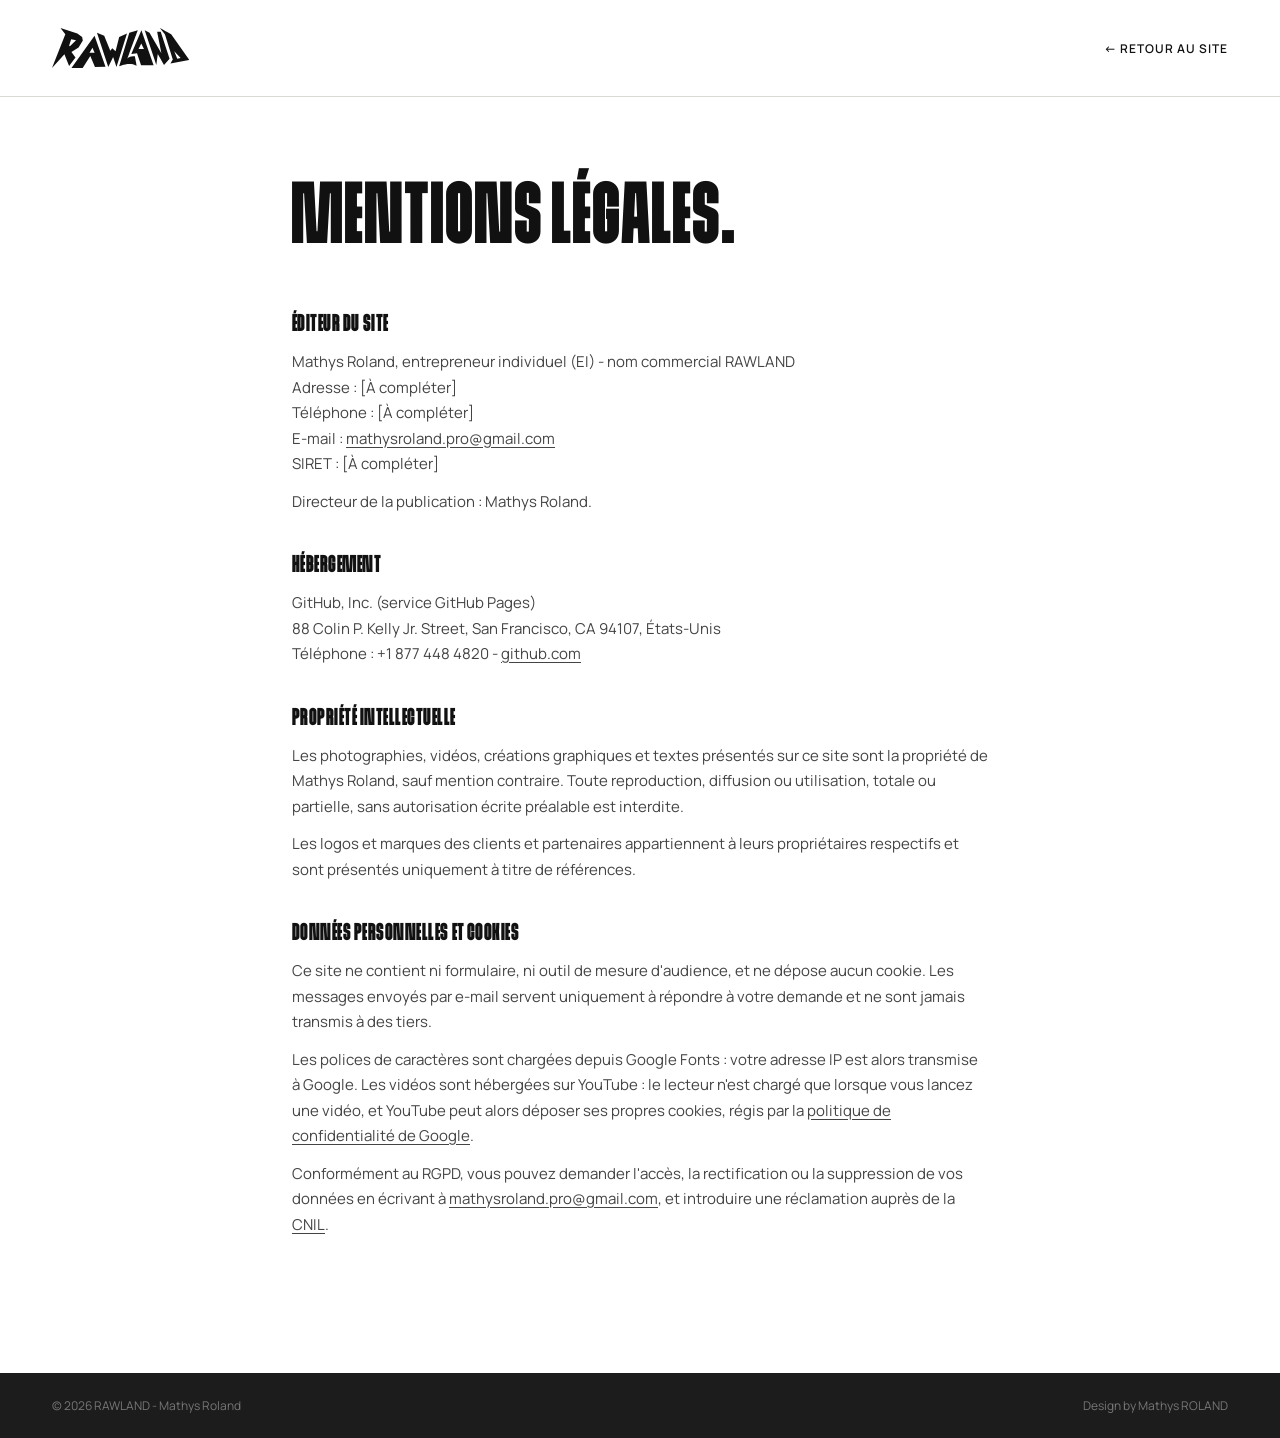
==== mentions-legales.html @ 67145e8f "logo" ====
<!DOCTYPE html>
<html lang="fr">
<head>
<meta charset="UTF-8">
<meta name="viewport" content="width=device-width, initial-scale=1.0">
<title>Mentions légales | RAWLAND - Mathys Roland</title>
<meta name="description" content="Mentions légales du site mathysroland.com : éditeur, hébergement, propriété intellectuelle et données personnelles.">
<meta name="robots" content="noindex, follow">
<meta name="theme-color" content="#0a0a0a">
<link rel="canonical" href="https://mathysroland.com/mentions-legales.html">
<link rel="icon" type="image/png" sizes="96x96" href="assets/images/favicon.png">
<link rel="icon" type="image/svg+xml" sizes="any" href="assets/images/favicon.svg">

<link rel="preconnect" href="https://fonts.googleapis.com">
<link rel="preconnect" href="https://fonts.gstatic.com" crossorigin>
<link href="https://fonts.googleapis.com/css2?family=Manrope:wght@200..800&display=swap" rel="stylesheet">
<link rel="preload" href="assets/webfonts/round8-four.woff2" as="font" type="font/woff2" crossorigin>
<link rel="stylesheet" href="css/style.css?v=20261002a">
</head>
<body class="legal-page">

<header class="legal-header">
  <div class="container legal-header-inner">
    <a href="index.html" class="logo" aria-label="RAWLAND, Mathys Roland : accueil">
      <!-- logo inline (source : assets/Logo/LogoV1.svg) : currentColor suit la couleur du header -->
      <svg class="logo-svg" viewBox="0 0 741.01 215.72" fill="currentColor" aria-hidden="true" focusable="false">
        <path d="M143.33,105.16l22.99-38.31-3.91-18.92-25.74-18.43L45.64.6l26.28,33.28L0,215.72l67.01-74.1,25.19,62.92,34.42-45.68-21.78-29.53,38.48-24.18ZM96.68,98.41l-4.48-2.29,11.1-35.81,26.5,5.85-33.12,32.24Z"/>
        <path d="M229.4,42.29l-124.55,173.43h60.7l40.99-64.64,25.23,59.13,56.76-1.58-59.13-166.34ZM202.03,132.95l16.16-26.01,11.83,26.01h-27.99Z"/>
        <polygon points="242.54 25.39 303.51 210.91 329.76 157 347.65 210.91 404.41 29.59 362.37 48.51 342.92 124.72 325.05 109.48 314.54 122.61 281.43 42.29 242.54 25.39"/>
        <path d="M417.03,25.39l-55.18,182.36s51.42-26.8,94.51-4.2l-9.46-51.59s-32.06-1.4-38.89,12.26S462.75,12.34,462.75,12.34l-45.72,13.05Z"/>
        <path d="M482.19,12.34l-54.57,127.71,30.92-4.24,21.85,65.48,67.5-.89L482.19,12.34ZM466.8,112.81l14.6-29.48,14.61,29.48h-29.21Z"/>
        <polygon points="500.06 12.34 562.6 199.87 570.49 140.48 604.12 199.87 634.17 165.71 586.25 20.66 567.07 20.13 589.93 136.8 525.95 25.39 500.06 12.34"/>
        <path d="M741.01,172.63l-98.28-139.17S583.15.71,582.21,0l27.15,34.51,42.08,135.4-12.6,21.07,102.17-18.35ZM694.01,161.5l-18.4,4.21-16.29-40.99,34.69,36.78Z"/>
      </svg>
    </a>
    <a href="index.html" class="legal-back">← Retour au site</a>
  </div>
</header>

<!-- Les mentions entre [crochets] sont à compléter avant la mise en ligne. -->
<main class="container legal">
  <h1 class="section-title">Mentions légales.</h1>

  <section class="legal-block">
    <h2>Éditeur du site</h2>
    <p>
      Mathys Roland, entrepreneur individuel (EI) - nom commercial RAWLAND<br>
      Adresse : [À compléter]<br>
      Téléphone : [À compléter]<br>
      E-mail : <a href="mailto:mathysroland.pro@gmail.com">mathysroland.pro@gmail.com</a><br>
      SIRET : [À compléter]
    </p>
    <p>Directeur de la publication : Mathys Roland.</p>
  </section>

  <section class="legal-block">
    <h2>Hébergement</h2>
    <p>
      GitHub, Inc. (service GitHub Pages)<br>
      88 Colin P. Kelly Jr. Street, San Francisco, CA 94107, États-Unis<br>
      Téléphone : +1 877 448 4820 - <a href="https://github.com" target="_blank" rel="noopener">github.com</a>
    </p>
  </section>

  <section class="legal-block">
    <h2>Propriété intellectuelle</h2>
    <p>
      Les photographies, vidéos, créations graphiques et textes présentés sur ce site sont la propriété
      de Mathys Roland, sauf mention contraire. Toute reproduction, diffusion ou utilisation, totale ou
      partielle, sans autorisation écrite préalable est interdite.
    </p>
    <p>
      Les logos et marques des clients et partenaires appartiennent à leurs propriétaires respectifs et
      sont présentés uniquement à titre de références.
    </p>
  </section>

  <section class="legal-block">
    <h2>Données personnelles et cookies</h2>
    <p>
      Ce site ne contient ni formulaire, ni outil de mesure d'audience, et ne dépose aucun cookie.
      Les messages envoyés par e-mail servent uniquement à répondre à votre demande et ne sont
      jamais transmis à des tiers.
    </p>
    <p>
      Les polices de caractères sont chargées depuis Google Fonts : votre adresse IP est alors
      transmise à Google. Les vidéos sont hébergées sur YouTube : le lecteur n'est chargé que
      lorsque vous lancez une vidéo, et YouTube peut alors déposer ses propres cookies, régis par la
      <a href="https://policies.google.com/privacy" target="_blank" rel="noopener">politique de confidentialité de Google</a>.
    </p>
    <p>
      Conformément au RGPD, vous pouvez demander l'accès, la rectification ou la suppression de vos
      données en écrivant à <a href="mailto:mathysroland.pro@gmail.com">mathysroland.pro@gmail.com</a>,
      et introduire une réclamation auprès de la <a href="https://www.cnil.fr" target="_blank" rel="noopener">CNIL</a>.
    </p>
  </section>
</main>

<footer class="legal-footer">
  <div class="container footer-bottom">
    <span>© <span id="year">2026</span> RAWLAND - Mathys Roland</span>
    <span class="footer-links"><span>Design by Mathys ROLAND</span></span>
  </div>
</footer>

<script src="js/upright.js?v=20261002a"></script>
<script>document.getElementById("year").textContent = new Date().getFullYear();</script>
</body>
</html>
---- css/style.css ----
/* =====================================================
   RAWLAND - Portfolio
   Style éditorial noir & blanc, gros titres condensés.
   ===================================================== */

/* Round 8 (titres) : webfont sous licence atipo, hébergée sur le site.
   - plage 100-900 : une seule graisse, ça évite que le navigateur fabrique
     un faux gras sur les h1/h2/h3 (gras par défaut).
   - size-adjust : à taille égale, Round 8 a des capitales ~22 % plus
     petites qu'Anton (l'ancienne typo des titres). On compense ici une
     fois pour toutes, au lieu de retoucher chaque font-size du fichier.
     C'est le seul réglage à modifier pour grossir/réduire tous les titres. */
@font-face {
  font-family: "Round 8";
  src: url("../assets/webfonts/round8-four.woff2") format("woff2"),
       url("../assets/webfonts/round8-four.woff") format("woff");
  font-weight: 100 900;
  font-style: normal;
  font-display: swap;
  size-adjust: 122%;
}

/* Round 8 FOUR est penchée de 11° : skew inverse, mot par mot (voir
   js/upright.js). Origine près de la ligne de base pour que le texte
   reste aligné sur son bord gauche. */
.upright {
  display: inline-block;
  transform: skewX(11deg);
  transform-origin: 0 80%;
}

:root {
  --black: #111111;
  --dark: #1c1c1c;
  --dark-2: #262626;
  --white: #ffffff;
  --grey-light: #f4f4f2;
  --grey-mid: #d9d9d6;
  --grey-text: #8a8a86;

  --font-display: "Round 8", "Arial Narrow", sans-serif;
  --font-body: "Manrope", sans-serif;

  --ease: cubic-bezier(0.23, 1, 0.32, 1);
  --header-h: 84px;

  --container-w: 1240px;

  --accent: #a8322d;
  --accent-glow: rgba(168, 50, 45, 0.35);
}

* { box-sizing: border-box; }

html {
  scroll-behavior: smooth;
  scroll-padding-top: var(--header-h);
}

body {
  margin: 0;
  font-family: var(--font-body);
  background: var(--white);
  color: var(--black);
  -webkit-font-smoothing: antialiased;
  overflow-x: hidden;
}

img { max-width: 100%; display: block; }

.container {
  max-width: var(--container-w);
  margin: 0 auto;
  padding: 0 32px;
}

a { color: inherit; text-decoration: none; }

/* ---------- reveal on scroll ---------- */
.reveal {
  opacity: 0;
  transform: translateY(28px);
  transition: opacity 0.8s var(--ease), transform 0.8s var(--ease);
}
.reveal.is-visible {
  opacity: 1;
  transform: translateY(0);
}
.reveal-item {
  opacity: 0;
  transform: translateY(20px) scale(0.98);
  transition: opacity 0.6s var(--ease), transform 0.6s var(--ease);
}
.reveal-item.is-visible {
  opacity: 1;
  transform: translateY(0) scale(1);
}

@media (prefers-reduced-motion: reduce) {
  html { scroll-behavior: auto; }
  .reveal, .reveal-item, .hero-float, .hero-title {
    transition: none !important;
    animation: none !important;
    opacity: 1 !important;
    transform: none !important;
  }
}

/* =====================================================
   HEADER / NAV
   ===================================================== */
.site-header {
  position: fixed;
  inset: 0 0 auto 0;
  height: var(--header-h);
  z-index: 100;
  display: flex;
  align-items: center;
  background: rgba(255, 255, 255, 0.75);
  backdrop-filter: blur(10px);
  -webkit-backdrop-filter: blur(10px);
  transition: background 0.4s var(--ease), box-shadow 0.4s var(--ease);
}
.site-header.is-scrolled {
  box-shadow: 0 1px 0 rgba(0,0,0,0.06);
}
.site-header.on-dark {
  background: rgba(17,17,17,0.7);
  color: var(--white);
}
/* au-dessus du hero : header transparent, posé directement sur la photo */
.site-header.on-hero {
  background: transparent;
  backdrop-filter: none;
  -webkit-backdrop-filter: none;
  box-shadow: none;
}

/* header pleine largeur : logo et nav proches des bords */
.header-inner {
  max-width: none;
  padding: 0 clamp(20px, 3vw, 48px);
  width: 100%;
  display: flex;
  align-items: center;
  justify-content: space-between;
}

.logo {
  display: block;
  line-height: 0;
}
.logo-svg {
  display: block;
  height: 40px;
  width: auto;
}

.main-nav {
  display: flex;
  gap: 32px;
}
.main-nav a {
  font-size: 12px;
  font-weight: 600;
  letter-spacing: 1.5px;
  text-transform: uppercase;
  position: relative;
  padding-bottom: 4px;
  opacity: 0.75;
  transition: opacity 0.3s var(--ease);
}
.main-nav a::after {
  content: "";
  position: absolute;
  left: 0; bottom: 0;
  width: 0%;
  height: 1px;
  background: currentColor;
  transition: width 0.35s var(--ease);
}
.main-nav a:hover,
.main-nav a.is-active {
  opacity: 1;
}
.main-nav a.is-active::after { width: 100%; }

.nav-toggle {
  display: none;
  color: inherit; /* un <button> n'hérite pas de la couleur : icône noire sur header sombre sinon */
  flex-direction: column;
  justify-content: center;
  gap: 5px;
  width: 32px;
  height: 32px;
  background: none;
  border: none;
  cursor: pointer;
  z-index: 110;
}
.nav-toggle span {
  height: 2px;
  background: currentColor;
  transition: transform 0.3s var(--ease), opacity 0.3s var(--ease);
}
.nav-toggle.is-open span:nth-child(1) { transform: translateY(7px) rotate(45deg); }
.nav-toggle.is-open span:nth-child(2) { opacity: 0; }
.nav-toggle.is-open span:nth-child(3) { transform: translateY(-7px) rotate(-45deg); }

/* =====================================================
   HERO
   ===================================================== */
.hero {
  position: relative;
  min-height: 100svh;
  display: flex;
  align-items: center;
  justify-content: flex-end;
  padding: var(--header-h) 32px 0;
  overflow: hidden;
  background: linear-gradient(135deg, #f3faf6 0%, #eef6f6 30%, #eef2fa 65%, #ffffff 100%);
}

.hero-visual {
  position: absolute;
  inset: 0;
  z-index: 0;
}

.hero-bg-photo {
  position: absolute;
  inset: 0;
  width: 100%;
  height: 100%;
  object-fit: cover;
  object-position: left center;
}

/* Ancre invisible : sa position (left/top, en px) est recalculée en JS
   pour coïncider avec le centre exact de Mathys dans la photo de fond ;
   sa taille (CSS) ne sert qu'à calibrer le rayon de l'anneau de vignettes. */
.hero-stage {
  position: absolute;
  top: 50%;
  left: 30%;
  width: clamp(240px, 26vw, 360px);
  height: clamp(240px, 26vw, 360px);
  transform: translate(-50%, -50%);
}

.hero-portrait {
  position: absolute;
  top: 50%;
  left: 50%;
  transform: translate(-50%, -50%);
  z-index: 0;
  width: clamp(220px, 22vw, 320px);
  aspect-ratio: 481 / 646;
  filter: drop-shadow(0 25px 45px rgba(0,0,0,0.35));
}
.hero-portrait img { width: 100%; height: 100%; object-fit: contain; display: block; }
.hero-portrait.img-missing {
  border-radius: 28px;
  overflow: hidden;
  box-shadow: 0 30px 60px -20px rgba(0,0,0,0.25);
}

/* ---------- orbite de vignettes-projets autour du portrait ----------
   Pas de z-index ici : chaque vignette porte le sien (voir main.js,
   2 = derrière / 5 = devant) pour alterner avec .hero-portrait (3). */
.hero-orbit {
  position: absolute;
  inset: 0;
  pointer-events: none; /* réactivé item par item en JS */
  /* Pas de `perspective` ici : cette propriété crée un nouveau contexte
     d'empilement, ce qui figerait TOUTES les vignettes en un seul bloc
     devant ou derrière .hero-portrait, empêchant justement celles qui
     sont à l'arrière de l'anneau de passer derrière le portrait. Le
     point de fuite du rotateY est donc posé individuellement dans le
     transform de chaque vignette (voir renderOrbit dans main.js), pas
     ici sur le conteneur partagé. */
}

/* ---------- contenu texte à droite ---------- */
.hero-content {
  position: relative;
  z-index: 2;
  width: 100%;
  max-width: 460px;
  text-align: left;
  margin-right: clamp(72px, 12vw, 200px);
  transform: translateY(-48px);
}
.hero-tag {
  font-size: 13px;
  letter-spacing: 2px;
  text-transform: uppercase;
  color: var(--grey-text);
  margin: 0 0 14px;
}
.hero-heading {
  font-family: var(--font-display);
  font-size: clamp(38px, 4.6vw, 60px);
  line-height: 1.05;
  letter-spacing: 0.5px;
  color: var(--black);
  margin: 0 0 18px;
}
.hero-desc {
  font-size: 16px;
  line-height: 1.7;
  color: #444;
  max-width: 420px;
  margin: 0 0 32px;
}
.btn-cta {
  display: inline-flex;
  align-items: center;
  gap: 10px;
  padding: 16px 30px;
  border-radius: 0;
  background: var(--white);
  border: 1.5px solid var(--black);
  color: var(--black);
  font-size: 13px;
  font-weight: 600;
  letter-spacing: 0.5px;
  text-transform: uppercase;
  cursor: pointer;
  transition: transform 0.3s var(--ease), box-shadow 0.3s var(--ease), background 0.3s var(--ease), border-color 0.3s var(--ease), color 0.3s var(--ease);
}
.btn-cta::after {
  content: "→";
  display: inline-block;
  transition: transform 0.3s var(--ease);
}
/* la couleur d'accent n'apparaît qu'au survol */
.btn-cta:hover {
  background: var(--accent);
  color: var(--white);
  border-color: var(--accent);
  box-shadow: 0 0 24px var(--accent-glow);
  transform: translateY(-3px);
}
.btn-cta:hover::after { transform: translateX(5px); }
.btn-cta:active { transform: translateY(0) scale(0.97); }

.hero-orbit-item {
  position: absolute;
  top: 0;
  left: 0;
  width: 108px;
  aspect-ratio: 3 / 4;
  border-radius: 16px;
  overflow: hidden;
  background: var(--grey-mid);
  box-shadow: 0 16px 40px -20px rgba(0,0,0,0.18);
  will-change: transform, opacity;
  cursor: pointer;
  pointer-events: auto;
  border: none;
  backface-visibility: hidden;
  padding: 0;
  transform: translate3d(0,0,0);
}
.hero-orbit-item img { width: 100%; height: 100%; object-fit: cover; }
.hero-orbit-item.is-placeholder { cursor: default; }

.hero-stage.is-dragging { cursor: grabbing; }
.hero-stage { cursor: grab; }

/* ---------- mentions discrètes en bas de la photo hero ---------- */
.hero-credit {
  position: absolute;
  bottom: 16px;
  z-index: 2;
  font-size: 11px;
  letter-spacing: 0.4px;
  color: rgba(255,255,255,0.8);
  text-shadow: 0 1px 4px rgba(0,0,0,0.5);
  opacity: 0.85;
  transition: opacity 0.3s var(--ease);
}
.hero-credit:hover { opacity: 1; }
.hero-credit--left { left: 20px; }
.hero-credit--right { right: 20px; }

/* placeholder look while there's no real image yet */
.img-missing {
  display: flex;
  align-items: center;
  justify-content: center;
  background: repeating-linear-gradient(135deg, #e4e4e0, #e4e4e0 10px, #ececea 10px, #ececea 20px);
}
.img-missing img { display: none; }

/* Fondu à l'apparition : chaque image reste transparente (on voit le fond
   neutre de sa carte) jusqu'à son chargement complet, puis apparaît d'un
   bloc - au lieu de se dessiner par morceaux. La classe is-loaded est posée
   par l'attribut onload de chaque image ; limité à html.js pour que les
   images restent visibles si JavaScript est désactivé. */
.js .hero-bg-photo,
.js .hero-portrait img,
.js .hero-orbit-item img,
.js .project-card img {
  opacity: 0;
}
.js .hero-bg-photo,
.js .hero-portrait img,
.js .hero-orbit-item img {
  transition: opacity 0.6s var(--ease);
}
.js .hero-bg-photo.is-loaded,
.js .hero-portrait img.is-loaded,
.js .hero-orbit-item img.is-loaded,
.js .project-card img.is-loaded {
  opacity: 1;
}

.scroll-cue {
  position: absolute;
  bottom: 28px;
  left: 50%;
  transform: translateX(-50%);
  z-index: 2;
  width: 40px; height: 40px;
  border-radius: 50%;
  background: rgba(17,17,17,0.35);
  backdrop-filter: blur(4px);
  -webkit-backdrop-filter: blur(4px);
  display: flex; align-items: center; justify-content: center;
}
.scroll-cue span {
  width: 8px; height: 8px;
  border-right: 2px solid var(--white);
  border-bottom: 2px solid var(--white);
  transform: rotate(45deg);
  animation: bounce 1.8s ease-in-out infinite;
}
@keyframes bounce {
  0%, 100% { transform: rotate(45deg) translate(0,0); opacity: 0.5; }
  50% { transform: rotate(45deg) translate(4px,4px); opacity: 1; }
}

/* =====================================================
   SECTIONS
   ===================================================== */
.section {
  padding: 120px 0;
}
.section--dark {
  background: var(--dark);
  color: var(--white);
}
.section--light {
  background: var(--white);
  color: var(--black);
}

.section-head { margin-bottom: 56px; }

.section-title {
  font-family: var(--font-display);
  font-size: clamp(40px, 6vw, 72px);
  margin: 0 0 12px;
  letter-spacing: 1px;
}

.section-sub {
  font-size: 15px;
  color: var(--grey-text);
  max-width: 480px;
}
.section--dark .section-sub { color: #a8a8a4; }

/* ---------- horizontal scroll rows (Vidéos / Graphisme) ---------- */
.scroll-row {
  display: flex;
  gap: 24px;
  overflow-x: auto;
  scroll-snap-type: x proximity;
  padding: 4px 32px 24px;
  scrollbar-width: none;
  -ms-overflow-style: none;
}
.scroll-row::-webkit-scrollbar { display: none; }

.project-card {
  position: relative;
  flex: 0 0 clamp(260px, 34vw, 460px);
  aspect-ratio: 16 / 10;
  border-radius: 0;
  overflow: hidden;
  scroll-snap-align: start;
  cursor: pointer;
  background: var(--dark-2);
  border: none;
  padding: 0;
  text-align: left;
  color: inherit;
  /* Sans ça, pendant le zoom au survol, l'image passe sur sa propre couche
     et ses bords (largeurs de carte fractionnaires) laissent apparaître un
     liseré du fond. */
  isolation: isolate;
}
.project-card img {
  /* Déborde d'1px de chaque côté (masqué par overflow) pour ne jamais
     laisser de ligne de fond visible sur un bord arrondi au sous-pixel. */
  position: absolute; inset: -1px;
  width: calc(100% + 2px); height: calc(100% + 2px);
  object-fit: cover;
  transition: transform 0.6s var(--ease), opacity 0.5s var(--ease);
  backface-visibility: hidden;
  will-change: transform;
}
.project-card:hover img { transform: scale(1.06); }

.project-card .card-overlay {
  position: absolute; inset: 0;
  display: flex;
  flex-direction: column;
  justify-content: flex-end;
  padding: 20px;
  background: linear-gradient(180deg, rgba(0,0,0,0) 40%, rgba(0,0,0,0.75) 100%);
}
.project-card .card-title {
  font-family: var(--font-display);
  font-size: 20px;
  letter-spacing: 0.5px;
  color: var(--white);
}
.project-card .card-client {
  font-size: 12px;
  letter-spacing: 1px;
  text-transform: uppercase;
  color: rgba(255,255,255,0.75);
  margin-top: 4px;
}
.project-card.is-empty {
  display: flex;
  align-items: center;
  justify-content: center;
  color: rgba(255,255,255,0.35);
  font-size: 13px;
  letter-spacing: 1px;
  text-transform: uppercase;
  cursor: default;
}
.section--light .project-card.is-empty { color: rgba(0,0,0,0.3); background: var(--grey-light); }

/* ---------- slider infini (Vidéos / Photos / Graphisme) ----------
   #videos-row / #photos-row / #graphisme-row (.scroll-row) est la
   "fenêtre" fixe : overflow-x caché, c'est elle qui masque ce qui
   dépasse. Un masque en dégradé (mask-image) estompe les deux
   extrémités, pour suggérer que la liste continue au-delà de ce qui est
   affiché. À l'intérieur, .scroll-track contient TROIS exemplaires
   consécutifs de la liste et glisse via transform (voir
   setupInfiniteSlider dans main.js) - c'est ce découplage fenêtre/rail
   qui permet à une carte de sortir par la gauche ou la droite sans
   jamais "sauter" : le rail avance en continu, et le rebouclage sur
   l'exemplaire du milieu se fait seulement une fois la carte hors champ,
   donc invisible.

   Chaque carte est directement l'item flexible du rail (--card-w /
   --card-w-featured / --slot-gap calculées en JS à partir de la largeur
   de la fenêtre visible, pour qu'un nombre fixe de cartes tienne toujours
   exactement dans la largeur disponible). Le vrai gap flex étant une
   valeur unique partagée, l'écart est rigoureusement identique entre
   toutes les paires de cartes, y compris autour de la carte vedette
   (.is-featured, toujours la 2e carte visible, un peu plus grande -
   elle n'est plus contrainte à un slot partagé avec les autres). */
.carousel--featured .scroll-row,
.carousel--photos .scroll-row {
  /* overflow-y explicite : sans ça, la valeur "visible" par défaut se
     recalcule en "auto" dès que overflow-x n'est pas "visible" (règle
     CSS), ce qui rendait la rangée scrollable verticalement au moindre
     dépassement d'1px (transition de carte, arrondi de sous-pixel). */
  overflow: hidden;
  scroll-snap-type: none;
  /* Navigation aux flèches uniquement : aucun scroll/swipe manuel. */
  touch-action: pan-y;
  -webkit-mask-image: linear-gradient(to right, transparent, black 8%, black 92%, transparent);
  mask-image: linear-gradient(to right, transparent, black 8%, black 92%, transparent);
}
.scroll-track {
  display: flex;
  align-items: center;
  gap: var(--slot-gap, 24px);
}
.scroll-track > .project-card {
  flex: 0 0 auto;
  flex-basis: var(--card-w, clamp(260px, 34vw, 460px));
  aspect-ratio: 16 / 10;
}
/* Le passage de --card-w (posé en JS dès la construction du rail) fait
   changer la valeur héritée de flex-basis dès le premier calcul de style
   - sans ce garde-fou, ce changement serait lui-même transitionné au
   chargement (les cartes "rétréciraient" visiblement à l'affichage). La
   transition n'est activée qu'une fois la mise en page initiale posée
   (voir setupInfiniteSlider, classe .is-ready ajoutée après le 1er place()). */
.scroll-track.is-ready > .project-card {
  transition: flex-basis 0.45s var(--ease), box-shadow 0.45s var(--ease);
}
.scroll-track > .project-card.is-featured {
  flex-basis: var(--card-w-featured, clamp(300px, 40vw, 540px));
  z-index: 2;
  box-shadow: 0 24px 44px -14px rgba(0,0,0,0.55);
}

/* ---------- galerie photos (même moteur de carrousel infini que Vidéos /
   Graphisme - voir setupInfiniteSlider dans main.js - mais sans carte
   "vedette" agrandie : plusieurs cartes carrées de même taille). */
.scroll-track--photos > .project-card {
  aspect-ratio: 1 / 1;
  border-radius: 0;
  background: var(--grey-light);
}
.scroll-track--photos > .project-card.is-empty { color: rgba(0,0,0,0.28); }

/* ---------- carrousel : flèches ----------
   Enrobe .scroll-row (Vidéos / Photos / Graphisme) pour naviguer par
   flèches, qui pilotent le rail infini (voir setupInfiniteSlider). */
.carousel {
  position: relative;
}
/* Photos : pleine largeur, sans dégradé. Les cartes sont dimensionnées sur
   85% de la largeur (option `bleed` de setupInfiniteSlider) et centrées ;
   les cartes voisines dépassent jusqu'aux bords de la page. */
.carousel--photos .scroll-row {
  -webkit-mask-image: none;
  mask-image: none;
}
.carousel--photos .carousel-arrow--prev { left: max(16px, calc(7.5% - 28px)); }
.carousel--photos .carousel-arrow--next { right: max(16px, calc(7.5% - 28px)); }
.carousel-arrow {
  position: absolute;
  top: 50%;
  transform: translateY(-50%);
  z-index: 3;
  width: 56px;
  height: 56px;
  border-radius: 50%;
  border: 1px solid rgba(255,255,255,0.45);
  background: rgba(17,17,17,0.55);
  color: rgba(255,255,255,0.95);
  opacity: 0.8;
  backdrop-filter: blur(6px);
  -webkit-backdrop-filter: blur(6px);
  display: flex;
  align-items: center;
  justify-content: center;
  font-size: 26px;
  line-height: 1;
  cursor: pointer;
  transition: background 0.25s var(--ease), transform 0.25s var(--ease), opacity 0.25s var(--ease), border-color 0.25s var(--ease);
}
.carousel-arrow:hover {
  background: rgba(17,17,17,0.6);
  border-color: rgba(255,255,255,0.55);
  opacity: 1;
}
.carousel-arrow:active { transform: translateY(-50%) scale(0.92); }
.carousel-arrow--prev { left: 24px; }
.carousel-arrow--next { right: 24px; }
.section--light .carousel-arrow {
  background: rgba(255,255,255,0.8);
  border-color: rgba(0,0,0,0.2);
  color: rgba(0,0,0,0.8);
}
.section--light .carousel-arrow:hover {
  background: var(--white);
  border-color: rgba(0,0,0,0.3);
}

/* Vidéos / Graphisme / Photos n'ont pas besoin de padding sur .scroll-row :
   overflow-hidden masque à la largeur totale de la boîte, et tout
   l'espacement (carte vedette, marge de chaque côté pour Photos)
   est calculé en JS via transform sur .scroll-track - un padding CSS ici
   se cumulerait avec ce calcul et couperait le haut de la carte la plus
   grande (sa hauteur, fixée en JS pour correspondre exactement, se
   retrouverait réduite par le padding via box-sizing: border-box). Les
   flèches restent positionnées en absolu par-dessus, sans réserver
   d'espace. */
.carousel--featured .scroll-row,
.carousel--photos .scroll-row {
  padding: 0;
}

/* Indicateur de progression sous le carrousel : petit point par
   diapositive, celui de la diapositive active s'étire en pastille.
   `top: 105%` (plutôt que `bottom`) le place à 5% de la hauteur de la
   carte SOUS elle, pour ne jamais empiéter sur son contenu. */
.carousel-dots {
  position: absolute;
  top: 105%;
  left: 50%;
  transform: translateX(-50%);
  z-index: 3;
  display: flex;
  align-items: center;
  gap: 8px;
  padding: 8px;
  background: rgba(255,255,255,0.2);
  border: 1px solid rgba(255,255,255,0.3);
  border-radius: 999px;
  backdrop-filter: blur(6px);
  -webkit-backdrop-filter: blur(6px);
}
.carousel-dots button {
  width: 8px;
  height: 8px;
  border-radius: 999px;
  border: none;
  padding: 0;
  background: rgba(255,255,255,0.5);
  cursor: pointer;
  transition: width 0.25s var(--ease), background 0.25s var(--ease);
}
.carousel-dots button:hover { background: rgba(255,255,255,0.75); }
.carousel-dots button.is-active { width: 26px; background: var(--white); }
.section--light .carousel-dots {
  background: rgba(0,0,0,0.08);
  border-color: rgba(0,0,0,0.15);
}
.section--light .carousel-dots button { background: rgba(0,0,0,0.28); }
.section--light .carousel-dots button:hover { background: rgba(0,0,0,0.45); }
.section--light .carousel-dots button.is-active { background: var(--black); }

@media (max-width: 640px) {
  .carousel-arrow { width: 36px; height: 36px; font-size: 18px; }

  /* Vidéos / Graphisme en mobile : un seul projet à la fois + le bout du
     suivant (mode "single" de setupInfiniteSlider). Pas de fondu sur les
     bords : il masquerait le bord de la carte et le bout du suivant. */
  .carousel--featured .scroll-row {
    -webkit-mask-image: none;
    mask-image: none;
  }
  .carousel--featured .carousel-arrow--prev { left: 8px; }
  .carousel--featured .carousel-arrow--next { right: 8px; }
  /* Pas de titre sur les vignettes en mobile : l'image seule. */
  .carousel--featured .project-card .card-overlay { display: none; }
}

/* =====================================================
   A PROPOS
   ===================================================== */
.about-grid {
  display: grid;
  grid-template-columns: 1fr 1.2fr;
  gap: 60px;
  align-items: start;
}
.about-content p {
  font-size: 16px;
  line-height: 1.7;
  color: #333;
  max-width: 560px;
}

.btn-toggle {
  margin-top: 12px;
  padding: 12px 24px;
  border-radius: 0;
  border: 1.5px solid var(--black);
  background: transparent;
  color: var(--black);
  font-size: 13px;
  font-weight: 600;
  letter-spacing: 0.5px;
  cursor: pointer;
  transition: transform 0.25s var(--ease), box-shadow 0.25s var(--ease), background 0.25s var(--ease), border-color 0.25s var(--ease), color 0.25s var(--ease);
}
.btn-toggle:hover {
  background: var(--accent);
  color: var(--white);
  border-color: var(--accent);
  box-shadow: 0 0 22px var(--accent-glow);
  transform: translateY(-2px);
}
.btn-toggle:active { transform: scale(0.96); }

.exp-list {
  list-style: none;
  margin: 24px 0 0;
  padding: 0;
  max-width: 560px;
}
.exp-list li {
  padding: 18px 0;
  border-top: 1px solid var(--grey-mid);
  display: grid;
  grid-template-columns: 44px 1fr auto;
  gap: 4px 16px;
  align-items: start;
}
/* logo de l'entreprise, à gauche sur la hauteur de l'item */
.exp-logo {
  grid-row: 1 / span 2;
  width: 44px;
  height: 44px;
  object-fit: contain;
}
/* monogramme pour RAWLAND (pas de fichier logo) */
.exp-list .exp-logo--mono {
  display: flex;
  align-items: center;
  justify-content: center;
  background: var(--black);
  color: var(--white);
  font-family: var(--font-display);
  font-size: 22px;
  border-radius: 8px;
}
.exp-list li p {
  grid-column: 2 / -1;
  margin: 4px 0 0;
  font-size: 14px;
  color: var(--grey-text);
}
.exp-list li span {
  font-size: 13px;
  color: var(--grey-text);
}

/* =====================================================
   CONTACT
   ===================================================== */
.contact-grid {
  display: grid;
  grid-template-columns: 1fr 1fr;
  gap: 40px;
  padding-bottom: 60px;
}
.contact-list {
  list-style: none;
  margin: 0;
  padding: 0;
  display: flex;
  flex-direction: column;
  gap: 16px;
  font-size: 18px;
}
.contact-list li {
  display: flex;
  gap: 16px;
  align-items: center;
  border-bottom: 1px solid rgba(255,255,255,0.12);
  padding-bottom: 14px;
}
/* Manrope et non la typo des titres : Round 8, très condensée et
   italique, devient illisible à cette taille. */
.contact-label {
  font-size: 12px;
  font-weight: 700;
  letter-spacing: 1.5px;
  text-transform: uppercase;
  color: rgba(255,255,255,0.5);
  min-width: 110px;
}
.contact-list a {
  display: inline-flex;
  align-items: center;
  gap: 10px;
  transition: opacity 0.25s var(--ease);
}
.contact-icon {
  width: 20px;
  height: 20px;
  object-fit: contain;
  flex-shrink: 0;
}
.contact-list a:hover { opacity: 0.6; }

.footer-bottom {
  border-top: 1px solid rgba(255,255,255,0.1);
  padding-top: 24px;
  font-size: 12px;
  color: rgba(255,255,255,0.4);
  display: flex;
  flex-wrap: wrap;
  justify-content: space-between;
  gap: 8px 24px;
}
.footer-links {
  display: flex;
  flex-wrap: wrap;
  gap: 8px 24px;
}
.footer-links a { transition: color 0.25s var(--ease); }
.footer-links a:hover { color: var(--white); }

/* =====================================================
   PAGE MENTIONS LÉGALES (mentions-legales.html)
   ===================================================== */
.legal-header {
  padding: 28px 0;
  border-bottom: 1px solid var(--grey-mid);
}
.legal-header-inner {
  display: flex;
  align-items: center;
  justify-content: space-between;
  gap: 16px;
}
.legal-back {
  font-size: 12px;
  font-weight: 600;
  letter-spacing: 1px;
  text-transform: uppercase;
  transition: opacity 0.25s var(--ease);
}
.legal-back:hover { opacity: 0.6; }

.legal {
  max-width: 760px;
  padding-top: 80px;
  padding-bottom: 96px;
}
.legal .section-title { margin-bottom: 48px; }
.legal-block { margin-bottom: 40px; }
.legal-block h2 {
  font-family: var(--font-display);
  font-weight: 400;
  font-size: 20px;
  letter-spacing: 0.5px;
  margin: 0 0 12px;
}
.legal-block p {
  font-size: 15px;
  line-height: 1.7;
  color: #444;
  margin: 0 0 12px;
}
.legal-block a {
  text-decoration: underline;
  text-underline-offset: 3px;
}
.legal-block a:hover { color: var(--black); opacity: 0.6; }

.legal-footer {
  background: var(--dark);
  padding-bottom: 24px;
}
.legal-footer .footer-bottom { border-top: none; }

/* =====================================================
   MODALE PROJET
   ===================================================== */
.modal {
  position: fixed;
  inset: 0;
  z-index: 1000;
  display: flex;
  align-items: center;
  justify-content: center;
  padding: 24px;
  visibility: hidden;
  opacity: 0;
  transition: opacity 0.35s var(--ease), visibility 0.35s;
}
.modal[aria-hidden="false"] {
  visibility: visible;
  opacity: 1;
}
.modal-backdrop {
  position: absolute;
  inset: 0;
  background: rgba(10,10,10,0.75);
  backdrop-filter: blur(4px);
}
.modal-panel {
  position: relative;
  background: var(--white);
  color: var(--black);
  max-width: 920px;
  width: 100%;
  max-height: 88vh;
  overflow-y: auto;
  border-radius: 24px;
  transform: translateY(24px) scale(0.98);
  transition: transform 0.4s var(--ease), max-width 0.3s var(--ease);
  scrollbar-width: thin;
  scrollbar-color: rgba(0,0,0,0.25) transparent;
}
.modal-panel::-webkit-scrollbar { width: 8px; }
.modal-panel::-webkit-scrollbar-track { background: transparent; }
.modal-panel::-webkit-scrollbar-thumb {
  background-color: rgba(0,0,0,0.2);
  border-radius: 999px;
  border: 2px solid var(--white);
  background-clip: padding-box;
}
.modal-panel::-webkit-scrollbar-thumb:hover { background-color: rgba(0,0,0,0.35); }
.modal[aria-hidden="false"] .modal-panel {
  transform: translateY(0) scale(1);
}
/* Vidéo : popup large pour un lecteur confortable. */
.modal-panel--video { max-width: 1280px; }
/* Vidéo verticale (Shorts, Reels) : popup portrait, aussi large que
   possible tant que le lecteur 9:16 tient dans la hauteur du panneau. */
.modal-panel--vertical {
  max-width: calc(88vh * 9 / 16);
  overflow: hidden;
}
/* Photo : s'étend un peu plus sur les côtés, desktop uniquement. */
@media (min-width: 901px) {
  .modal-panel--photo { max-width: 1200px; }
}
/* ---------- topbar (titre + fermeture) ---------- */
.modal-topbar {
  display: flex;
  align-items: flex-start;
  justify-content: space-between;
  gap: 16px;
  padding: 24px 28px;
  background: var(--white);
  position: relative;
  z-index: 3;
  border-radius: 24px 24px 0 0;
}
.modal-kicker {
  display: block;
  font-size: 11px;
  letter-spacing: 1.5px;
  text-transform: uppercase;
  color: var(--grey-text);
  margin-bottom: 6px;
}
.modal-topbar h3 {
  font-family: var(--font-display);
  font-size: clamp(22px, 3vw, 30px);
  margin: 0;
  line-height: 1.15;
}
.modal-close {
  flex: none;
  width: 38px; height: 38px;
  border-radius: 50%;
  border: none;
  background: var(--grey-light);
  font-size: 22px;
  line-height: 1;
  cursor: pointer;
  transition: background 0.25s var(--ease);
}
.modal-close:hover { background: var(--grey-mid); }

/* variante : topbar posée en overlay sur la vidéo (fond sombre, texte clair) */
.modal-topbar--on-media {
  position: absolute;
  top: 0; left: 0; right: 0;
  background: linear-gradient(180deg, rgba(0,0,0,0.55) 0%, rgba(0,0,0,0) 100%);
  border-radius: 24px 24px 0 0;
}
.modal-topbar--on-media .modal-kicker { color: rgba(255,255,255,0.7); }
.modal-topbar--on-media h3 { color: var(--white); }
.modal-topbar--on-media .modal-close {
  background: rgba(255,255,255,0.15);
  color: var(--white);
  backdrop-filter: blur(4px);
}
.modal-topbar--on-media .modal-close:hover { background: rgba(255,255,255,0.3); }

.modal-content { position: relative; }

/* ---------- gabarit vidéo : poster + bouton lecture ---------- */
.modal-video-stage {
  position: relative;
  width: 100%;
  aspect-ratio: 16/9;
  background: var(--dark-2);
  border-radius: 24px 24px 0 0;
  overflow: hidden;
}
.modal-video-stage--vertical {
  aspect-ratio: 9/16;
  max-height: 88vh;
  border-radius: 24px;
}
.modal-video-stage img {
  width: 100%; height: 100%;
  object-fit: cover;
  filter: blur(2px) brightness(0.75);
  transform: scale(1.04);
}
.modal-video-stage iframe,
.modal-video-stage video {
  position: absolute; inset: 0;
  width: 100%; height: 100%;
  border: none;
}
.modal-play-btn {
  position: absolute;
  top: 50%; left: 50%;
  transform: translate(-50%, -50%);
  width: 76px; height: 76px;
  border-radius: 50%;
  border: none;
  background: rgba(255,255,255,0.92);
  display: flex;
  align-items: center;
  justify-content: center;
  cursor: pointer;
  transition: transform 0.3s var(--ease), background 0.3s var(--ease);
}
.modal-play-btn:hover { transform: translate(-50%, -50%) scale(1.08); background: var(--white); }
.modal-play-btn::before {
  content: "";
  border-style: solid;
  border-width: 12px 0 12px 20px;
  border-color: transparent transparent transparent var(--black);
  margin-left: 5px;
}

/* ---------- gabarit photo : description courte + galerie en masonry ---------- */
.modal-photo-desc {
  font-size: 15px;
  line-height: 1.7;
  color: #444;
  margin: 0;
  padding: 0 28px 18px;
}
.modal-masonry {
  columns: 2;
  column-gap: 22px;
  /* Marge extérieure = écart entre colonnes + une unité de plus, pour que
     le bord ne paraisse jamais plus serré que l'espace entre les photos. */
  padding: 10px 44px 20px;
}
.modal-masonry img {
  width: 100%;
  display: block;
  margin-bottom: 22px;
  border-radius: 12px;
  break-inside: avoid;
}
@media (max-width: 640px) {
  .modal-masonry { columns: 1; }
}

/* ---------- popups photo + graphisme : panneau sombre, angles droits ----------
   Panneau sombre à angles droits (taille contenue), écarts serrés ;
   le titre reste collé en haut pendant le défilement. */
.modal--gallery .modal-backdrop {
  background: rgba(10,10,10,0.8);
  backdrop-filter: blur(8px);
}
.modal-panel.modal-panel--gallery {
  max-width: 1400px;
  max-height: 92vh;
  background: var(--black);
  color: var(--white);
  border-radius: 0;
  scrollbar-color: rgba(255,255,255,0.3) transparent;
}
.modal-panel--gallery::-webkit-scrollbar-thumb {
  background-color: rgba(255,255,255,0.25);
  border-color: transparent;
}
.modal-panel--gallery .modal-topbar {
  position: sticky;
  top: 0;
  align-items: flex-end;
  padding: 22px 28px 28px;
  background: linear-gradient(180deg, rgba(17,17,17,0.97) 60%, rgba(17,17,17,0));
  border-radius: 0;
}
.modal-panel--gallery .modal-kicker { color: rgba(255,255,255,0.5); }
.modal-panel--gallery .modal-topbar h3 {
  font-size: clamp(26px, 3vw, 38px);
  line-height: 1;
  color: var(--white);
}
.modal-panel--gallery .modal-close {
  width: 38px;
  height: 38px;
  border-radius: 0;
  border: 1px solid rgba(255,255,255,0.4);
  background: transparent;
  color: var(--white);
  transition: background 0.25s var(--ease), color 0.25s var(--ease);
}
.modal-panel--gallery .modal-close:hover {
  background: var(--white);
  color: var(--black);
}
.modal-panel--photo .modal-photo-desc {
  max-width: 720px;
  padding: 0 28px 20px;
  color: rgba(255,255,255,0.65);
}
.modal-panel--photo .modal-masonry {
  columns: 3;
  column-gap: 8px;
  padding: 0 28px 28px;
}
.modal-panel--photo .modal-masonry img {
  margin-bottom: 8px;
  border-radius: 0;
}
@media (max-width: 900px) {
  .modal-panel--photo .modal-masonry { columns: 2; }
}
@media (max-width: 640px) {
  .modal-panel--photo .modal-masonry { columns: 1; }
}

/* graphisme en version sombre : textes clairs, visuels à angles droits */
.modal-panel--gallery .modal-graphisme-intro { padding: 0 28px 24px; }
.modal-panel--gallery .modal-graphisme-intro img,
.modal-panel--gallery .modal-graphisme-gallery img {
  border-radius: 0;
}
.modal-panel--gallery .modal-graphisme-text p { color: rgba(255,255,255,0.75); }
.modal-panel--gallery .modal-graphisme-text .modal-context { color: rgba(255,255,255,0.5); }
.modal-panel--gallery .modal-graphisme-tags li {
  border-radius: 0;
  background: transparent;
  border: 1px solid rgba(255,255,255,0.3);
  color: rgba(255,255,255,0.8);
}
.modal-panel--gallery .modal-graphisme-gallery {
  column-gap: 8px;
  padding: 0 28px 28px;
}
.modal-panel--gallery .modal-graphisme-gallery img { margin-bottom: 8px; }

/* ---------- gabarit graphisme : image + texte, puis galerie ---------- */
.modal-graphisme-intro {
  display: grid;
  grid-template-columns: 1fr 1fr;
  gap: 24px;
  padding: 4px 28px 24px;
  align-items: start;
}
.modal-graphisme-intro img {
  width: 100%;
  border-radius: 16px;
  display: block;
}
.modal-graphisme-text p {
  font-size: 15px;
  line-height: 1.7;
  color: #444;
  margin: 0 0 14px;
}
.modal-graphisme-text .modal-context {
  display: block;
  font-style: italic;
  font-size: 13px;
  color: var(--grey-text);
  margin-top: 6px;
}
.modal-graphisme-tags {
  list-style: none;
  display: flex;
  flex-wrap: wrap;
  gap: 8px;
  margin: 16px 0 0;
  padding: 0;
}
.modal-graphisme-tags li {
  font-size: 12px;
  letter-spacing: 0.5px;
  padding: 6px 12px;
  border-radius: 999px;
  background: var(--grey-light);
  color: #555;
}
.modal-graphisme-gallery {
  columns: 2;
  column-gap: 10px;
  padding: 0 10px 24px;
}
.modal-graphisme-gallery img {
  width: 100%;
  display: block;
  margin-bottom: 10px;
  border-radius: 12px;
  break-inside: avoid;
}
@media (max-width: 700px) {
  .modal-graphisme-intro { grid-template-columns: 1fr; }
  .modal-graphisme-gallery { columns: 1; }
}

/* =====================================================
   BANDEAU LOGOS (défilement infini)
   ===================================================== */
.logo-band {
  position: relative;
  background: var(--white);
  color: var(--black);
  border-top: 1px solid var(--black);
  border-bottom: 1px solid var(--black);
  padding: 40px 0;
  overflow: hidden;
}
/* fondu à droite (overlay pour ne pas masquer les bordures) */
.logo-band::after {
  content: "";
  position: absolute;
  top: 0;
  bottom: 0;
  right: 0;
  width: 10%;
  z-index: 1;
  pointer-events: none;
  background: linear-gradient(-90deg, var(--white), transparent);
}
/* bloc noir fixe à gauche : les logos défilent et disparaissent dessous */
.logo-band-title {
  position: absolute;
  top: 0;
  bottom: 0;
  left: 0;
  z-index: 2;
  display: flex;
  align-items: center;
  margin: 0;
  padding: 0 clamp(28px, 4vw, 56px);
  background: var(--black);
  color: var(--white);
  font-family: var(--font-display);
  font-size: clamp(24px, 2.4vw, 34px);
  line-height: 1.05;
  letter-spacing: 1px;
  text-transform: uppercase;
}
.logo-band-title::after {
  content: "";
  position: absolute;
  top: 0;
  bottom: 0;
  left: 100%;
  width: 120px;
  pointer-events: none;
  background: linear-gradient(90deg, var(--white), transparent);
}
.logo-track {
  display: flex;
  width: max-content;
  animation: logo-scroll var(--logo-duration, 40s) linear infinite;
}
.logo-list {
  display: flex;
  align-items: center;
  flex-shrink: 0;
  margin: 0;
  padding: 0;
  list-style: none;
}
/* chaque logo occupe un emplacement de même largeur : espacement régulier
   quel que soit le format (écusson étroit ou logo très large) */
.logo-list li {
  flex: 0 0 auto;
  width: 280px;
  display: flex;
  justify-content: center;
}
.logo-item {
  display: block;
  font-family: var(--font-display);
  font-size: 26px;
  letter-spacing: 1px;
  text-transform: uppercase;
  white-space: nowrap;
}
img.logo-item {
  height: 84px;
  width: auto;
  max-width: 190px;
  object-fit: contain;
}
@keyframes logo-scroll {
  to { transform: translateX(var(--logo-shift, -50%)); }
}

/* =====================================================
   AVIS
   ===================================================== */
.reviews-grid {
  display: grid;
  grid-template-columns: repeat(3, 1fr);
  gap: 24px;
}
.review-card {
  margin: 0;
  padding: 32px;
  background: var(--grey-light);
  border-radius: 16px;
  display: flex;
  flex-direction: column;
  justify-content: space-between;
  gap: 28px;
}
.review-card blockquote {
  margin: 0;
  font-size: 16px;
  line-height: 1.7;
  color: #333;
}
.review-card figcaption {
  display: flex;
  flex-direction: column;
  gap: 2px;
  padding-top: 18px;
  border-top: 1px solid var(--grey-mid);
}
.review-card figcaption strong { font-size: 15px; }
.review-card figcaption span { font-size: 13px; color: var(--grey-text); }
.review-card .review-author { font-size: 15px; font-weight: 700; }
a.review-author:hover { text-decoration: underline; }
.review-stars {
  margin-bottom: 14px;
  font-size: 16px;
  letter-spacing: 2px;
  color: var(--black);
}

.reviews-link {
  display: table;
  margin: 40px auto 0;
  padding: 14px 26px;
  border: 1px solid var(--black);
  font-size: 13px;
  font-weight: 600;
  letter-spacing: 0.5px;
  text-transform: uppercase;
  transition: background 0.25s var(--ease), color 0.25s var(--ease);
}
.reviews-link span {
  display: inline-block;
  margin-left: 6px;
  transition: transform 0.25s var(--ease);
}
.reviews-link:hover { background: var(--black); color: var(--white); }
.reviews-link:hover span { transform: translateX(4px); }

@media (prefers-reduced-motion: reduce) {
  .logo-track { animation: none; }
}

/* =====================================================
   RESPONSIVE
   ===================================================== */
@media (max-width: 900px) {
  .about-grid, .contact-grid { grid-template-columns: 1fr; }
  .reviews-grid { grid-template-columns: 1fr; }
}
@media (max-width: 640px) {
  /* L'adresse mail, trop longue pour tenir à côté du libellé, élargissait
     la page : on autorise le retour à la ligne. */
  .contact-list { font-size: 16px; }
  .contact-list li { flex-wrap: wrap; gap: 8px 16px; }
  .contact-label { min-width: 0; flex-basis: 100%; }
  .contact-list a { min-width: 0; overflow-wrap: anywhere; }

  .logo-band { padding: 0 0 26px; }
  .logo-band-title { position: static; justify-content: center; padding: 12px 16px; margin-bottom: 24px; font-size: 20px; }
  .logo-band-title br { display: none; }
  .logo-band-title::after { display: none; }
  .logo-list li { width: 190px; }
  .logo-item { font-size: 20px; }
  img.logo-item { height: 60px; max-width: 130px; }
}

@media (max-width: 880px) {
  .hero {
    flex-direction: column;
    justify-content: flex-start;
    align-items: stretch;
    padding: var(--header-h) 24px 72px; /* photo collée sous le header, sans bande */
  }
  .hero-visual {
    position: relative;
    inset: auto;
    width: calc(100% + 48px);
    margin: 0 -24px;
    aspect-ratio: 4 / 5;
  }
  .hero-content {
    max-width: 100%;
    margin-top: 40px;
    margin-right: 0;
    transform: none;
  }
  .hero-orbit-item { width: 68px; }

  /* Header toujours avec un fond en mobile : le hero empilé est long et
     son texte défilerait sous un header transparent, illisible. */
  .site-header,
  .site-header.on-hero {
    background: rgba(255, 255, 255, 0.92);
    backdrop-filter: blur(10px);
    -webkit-backdrop-filter: blur(10px);
  }
  .site-header.on-dark { background: rgba(17, 17, 17, 0.92); }

  /* Barre de scroll verticale inutile en mobile : on la masque.
     overflow-x: clip en filet de sécurité : seuls les carrousels (qui
     gèrent leur propre débordement) doivent pouvoir défiler en horizontal. */
  html, body {
    overflow-x: clip;
    scrollbar-width: none;
    -ms-overflow-style: none;
  }
  html::-webkit-scrollbar, body::-webkit-scrollbar {
    display: none;
    width: 0;
    height: 0;
  }
}

@media (max-width: 720px) {
  /* Menu mobile : panneau opaque sous le header. Positionné en absolu par
     rapport au header (et non en fixed : le backdrop-filter du header en
     fait de toute façon le bloc conteneur, ce qui écrasait le panneau à la
     hauteur du header et laissait les liens flotter sans fond). Masqué en
     opacité plutôt que translaté hors écran à droite : un élément poussé
     hors du viewport élargissait la page et la rendait scrollable en
     horizontal sur mobile. */
  .main-nav {
    position: absolute;
    top: 100%;
    left: 0;
    right: 0;
    height: calc(100svh - var(--header-h));
    background: var(--white);
    color: var(--black);
    flex-direction: column;
    align-items: flex-start;
    padding: 40px 24px;
    gap: 28px;
    opacity: 0;
    visibility: hidden;
    transform: translateY(-12px);
    transition: opacity 0.3s var(--ease), transform 0.3s var(--ease), visibility 0s linear 0.3s;
  }
  .site-header.on-dark .main-nav { background: var(--dark); color: var(--white); }
  .main-nav.is-open {
    opacity: 1;
    visibility: visible;
    transform: none;
    transition: opacity 0.3s var(--ease), transform 0.3s var(--ease), visibility 0s;
  }
  .main-nav a {
    font-family: var(--font-display);
    font-size: 30px;
    font-weight: 400;
    letter-spacing: 0.5px;
    opacity: 1;
    transform: skewX(11deg); /* Round 8 redressée (voir .upright) */
  }
  /* Header opaque tant que le menu est ouvert (même au-dessus du hero,
     où il est normalement transparent). */
  .site-header:has(.main-nav.is-open) {
    background: var(--white);
    color: var(--black);
    backdrop-filter: none;
    -webkit-backdrop-filter: none;
  }
  .site-header.on-dark:has(.main-nav.is-open) {
    background: var(--dark);
    color: var(--white);
  }
  .nav-toggle { display: flex; }

  .hero-float { width: 78px; }
  .section { padding: 88px 0; }
}

/* =====================================================
   CURSEUR PERSONNALISÉ
   Point + anneau qui suit avec un léger retard élastique.
   mix-blend-mode: difference - reste blanc sur fond sombre,
   noir sur fond clair, sans avoir à traquer la section active.
   Activé en JS uniquement sur pointeur fin (souris), jamais
   au toucher : voir main.js, section 8.
   ===================================================== */
.has-custom-cursor,
.has-custom-cursor a,
.has-custom-cursor button {
  cursor: none;
}

.cursor-dot,
.cursor-ring {
  position: fixed;
  top: 0;
  left: 0;
  z-index: 2000;
  pointer-events: none;
  mix-blend-mode: difference;
  will-change: transform;
}

.cursor-dot {
  width: 6px;
  height: 6px;
  margin: -3px 0 0 -3px;
  border-radius: 50%;
  background: var(--white);
  transition: opacity 0.2s var(--ease);
}

.cursor-ring {
  width: 40px;
  height: 40px;
  margin: -20px 0 0 -20px;
  border-radius: 50%;
  border: 1px solid var(--white);
  display: flex;
  align-items: center;
  justify-content: center;
  transition: width 0.3s var(--ease), height 0.3s var(--ease),
    margin 0.3s var(--ease), background 0.3s var(--ease),
    border-color 0.3s var(--ease), opacity 0.2s var(--ease);
}

.cursor-ring span {
  opacity: 0;
  transform: scale(0.6) skewX(11deg); /* skewX : Round 8 redressée */
  font-family: var(--font-display);
  font-size: 11px;
  letter-spacing: 0.5px;
  text-transform: uppercase;
  color: var(--black);
  transition: opacity 0.25s var(--ease), transform 0.25s var(--ease);
}

.cursor-ring.is-hover {
  width: 56px;
  height: 56px;
  margin: -28px 0 0 -28px;
}

.cursor-ring.is-view {
  width: 84px;
  height: 84px;
  margin: -42px 0 0 -42px;
  background: var(--white);
  border-color: transparent;
}
.cursor-ring.is-view span {
  opacity: 1;
  transform: scale(1) skewX(11deg);
}

.cursor-ring.is-active {
  width: 34px;
  height: 34px;
  margin: -17px 0 0 -17px;
}

.cursor-dot.is-hidden,
.cursor-ring.is-hidden {
  opacity: 0;
}

@media (pointer: coarse) {
  .has-custom-cursor,
  .has-custom-cursor a,
  .has-custom-cursor button {
    cursor: auto;
  }
  .cursor-dot,
  .cursor-ring {
    display: none;
  }
}
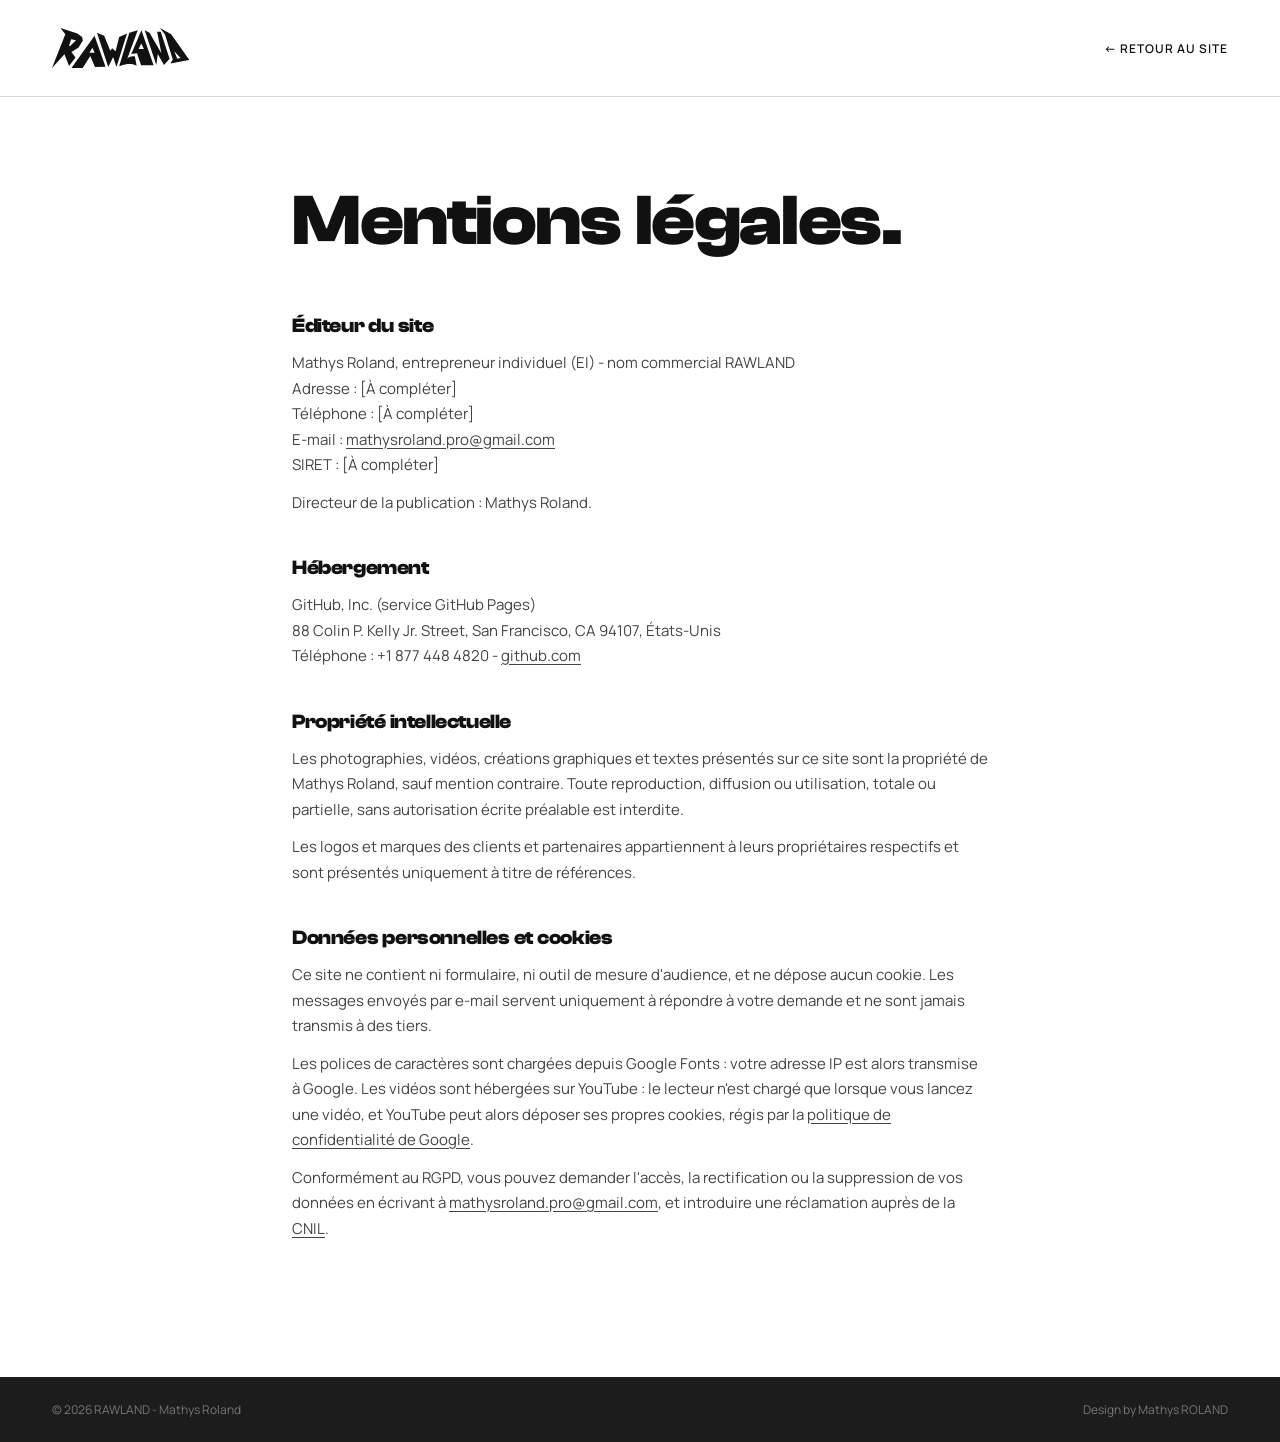
==== commit c56d4b5f: "Changement logoooo" ====
--- a/mentions-legales.html
+++ b/mentions-legales.html
@@ -14,8 +14,8 @@
 <link rel="preconnect" href="https://fonts.googleapis.com">
 <link rel="preconnect" href="https://fonts.gstatic.com" crossorigin>
 <link href="https://fonts.googleapis.com/css2?family=Manrope:wght@200..800&display=swap" rel="stylesheet">
-<link rel="preload" href="assets/webfonts/round8-four.woff2" as="font" type="font/woff2" crossorigin>
-<link rel="stylesheet" href="css/style.css?v=20261002a">
+<link rel="preload" href="assets/webfonts/ClashDisplay-Bold.woff2" as="font" type="font/woff2" crossorigin>
+<link rel="stylesheet" href="css/style.css?v=20261002b">
 </head>
 <body class="legal-page">
 
@@ -103,7 +103,6 @@
   </div>
 </footer>
 
-<script src="js/upright.js?v=20261002a"></script>
 <script>document.getElementById("year").textContent = new Date().getFullYear();</script>
 </body>
 </html>
--- a/css/style.css
+++ b/css/style.css
@@ -3,30 +3,16 @@
    Style éditorial noir & blanc, gros titres condensés.
    ===================================================== */
 
-/* Round 8 (titres) : webfont sous licence atipo, hébergée sur le site.
-   - plage 100-900 : une seule graisse, ça évite que le navigateur fabrique
-     un faux gras sur les h1/h2/h3 (gras par défaut).
-   - size-adjust : à taille égale, Round 8 a des capitales ~22 % plus
-     petites qu'Anton (l'ancienne typo des titres). On compense ici une
-     fois pour toutes, au lieu de retoucher chaque font-size du fichier.
-     C'est le seul réglage à modifier pour grossir/réduire tous les titres. */
+/* Clash Display (titres) : Fontshare, licence ITF FFL, auto-hébergée.
+   Seule la graisse Bold est chargée : la plage 100-900 la sert pour
+   toutes les graisses demandées par le CSS, sans faux gras. */
 @font-face {
-  font-family: "Round 8";
-  src: url("../assets/webfonts/round8-four.woff2") format("woff2"),
-       url("../assets/webfonts/round8-four.woff") format("woff");
+  font-family: "Clash Display";
+  src: url("../assets/webfonts/ClashDisplay-Bold.woff2") format("woff2"),
+       url("../assets/webfonts/ClashDisplay-Bold.woff") format("woff");
   font-weight: 100 900;
   font-style: normal;
   font-display: swap;
-  size-adjust: 122%;
-}
-
-/* Round 8 FOUR est penchée de 11° : skew inverse, mot par mot (voir
-   js/upright.js). Origine près de la ligne de base pour que le texte
-   reste aligné sur son bord gauche. */
-.upright {
-  display: inline-block;
-  transform: skewX(11deg);
-  transform-origin: 0 80%;
 }
 
 :root {
@@ -38,7 +24,13 @@
   --grey-mid: #d9d9d6;
   --grey-text: #8a8a86;
 
-  --font-display: "Round 8", "Arial Narrow", sans-serif;
+  --font-display: "Clash Display", sans-serif;
+  /* Approche des titres en Clash Display : plus c'est négatif, plus les
+     lettres sont resserrées. Les petits libellés gardent leur propre
+     espacement (lisibilité). Le word-spacing rend aux espaces ce que le
+     resserrement leur enlève, sinon les mots se collent. */
+  --display-tracking: -0.02em;
+  --display-word-spacing: 0.08em;
   --font-body: "Manrope", sans-serif;
 
   --ease: cubic-bezier(0.23, 1, 0.32, 1);
@@ -302,9 +294,33 @@
   font-family: var(--font-display);
   font-size: clamp(38px, 4.6vw, 60px);
   line-height: 1.05;
-  letter-spacing: 0.5px;
+  letter-spacing: var(--display-tracking);
+  word-spacing: var(--display-word-spacing);
   color: var(--black);
   margin: 0 0 18px;
+}
+/* Logo à la place du mot RAWLAND dans le titre. Le mot reste dans le
+   HTML (masqué) pour Google et les lecteurs d'écran. nowrap : le point
+   final ne part jamais seul à la ligne. */
+.hero-logo { white-space: nowrap; }
+.hero-logo svg {
+  display: inline-block;
+  height: 1.1em;
+  width: auto;
+  aspect-ratio: 741.01 / 215.72;
+  vertical-align: -0.2em;
+}
+
+.visually-hidden {
+  position: absolute;
+  width: 1px;
+  height: 1px;
+  margin: -1px;
+  padding: 0;
+  overflow: hidden;
+  clip-path: inset(50%);
+  white-space: nowrap;
+  border: 0;
 }
 .hero-desc {
   font-size: 16px;
@@ -463,7 +479,8 @@
   font-family: var(--font-display);
   font-size: clamp(40px, 6vw, 72px);
   margin: 0 0 12px;
-  letter-spacing: 1px;
+  letter-spacing: var(--display-tracking);
+  word-spacing: var(--display-word-spacing);
 }
 
 .section-sub {
@@ -526,7 +543,8 @@
 .project-card .card-title {
   font-family: var(--font-display);
   font-size: 20px;
-  letter-spacing: 0.5px;
+  letter-spacing: var(--display-tracking);
+  word-spacing: var(--display-word-spacing);
   color: var(--white);
 }
 .project-card .card-client {
@@ -801,17 +819,6 @@
   height: 44px;
   object-fit: contain;
 }
-/* monogramme pour RAWLAND (pas de fichier logo) */
-.exp-list .exp-logo--mono {
-  display: flex;
-  align-items: center;
-  justify-content: center;
-  background: var(--black);
-  color: var(--white);
-  font-family: var(--font-display);
-  font-size: 22px;
-  border-radius: 8px;
-}
 .exp-list li p {
   grid-column: 2 / -1;
   margin: 4px 0 0;
@@ -848,13 +855,10 @@
   border-bottom: 1px solid rgba(255,255,255,0.12);
   padding-bottom: 14px;
 }
-/* Manrope et non la typo des titres : Round 8, très condensée et
-   italique, devient illisible à cette taille. */
 .contact-label {
-  font-size: 12px;
-  font-weight: 700;
-  letter-spacing: 1.5px;
-  text-transform: uppercase;
+  font-family: var(--font-display);
+  font-size: 13px;
+  letter-spacing: 1px;
   color: rgba(255,255,255,0.5);
   min-width: 110px;
 }
@@ -923,7 +927,8 @@
   font-family: var(--font-display);
   font-weight: 400;
   font-size: 20px;
-  letter-spacing: 0.5px;
+  letter-spacing: var(--display-tracking);
+  word-spacing: var(--display-word-spacing);
   margin: 0 0 12px;
 }
 .legal-block p {
@@ -1029,6 +1034,8 @@
 }
 .modal-topbar h3 {
   font-family: var(--font-display);
+  letter-spacing: var(--display-tracking);
+  word-spacing: var(--display-word-spacing);
   font-size: clamp(22px, 3vw, 30px);
   margin: 0;
   line-height: 1.15;
@@ -1325,7 +1332,8 @@
   font-family: var(--font-display);
   font-size: clamp(24px, 2.4vw, 34px);
   line-height: 1.05;
-  letter-spacing: 1px;
+  letter-spacing: var(--display-tracking);
+  word-spacing: var(--display-word-spacing);
   text-transform: uppercase;
 }
 .logo-band-title::after {
@@ -1549,9 +1557,9 @@
     font-family: var(--font-display);
     font-size: 30px;
     font-weight: 400;
-    letter-spacing: 0.5px;
+    letter-spacing: var(--display-tracking);
+    word-spacing: var(--display-word-spacing);
     opacity: 1;
-    transform: skewX(11deg); /* Round 8 redressée (voir .upright) */
   }
   /* Header opaque tant que le menu est ouvert (même au-dessus du hero,
      où il est normalement transparent). */
@@ -1621,7 +1629,7 @@
 
 .cursor-ring span {
   opacity: 0;
-  transform: scale(0.6) skewX(11deg); /* skewX : Round 8 redressée */
+  transform: scale(0.6);
   font-family: var(--font-display);
   font-size: 11px;
   letter-spacing: 0.5px;
@@ -1645,7 +1653,7 @@
 }
 .cursor-ring.is-view span {
   opacity: 1;
-  transform: scale(1) skewX(11deg);
+  transform: scale(1);
 }
 
 .cursor-ring.is-active {
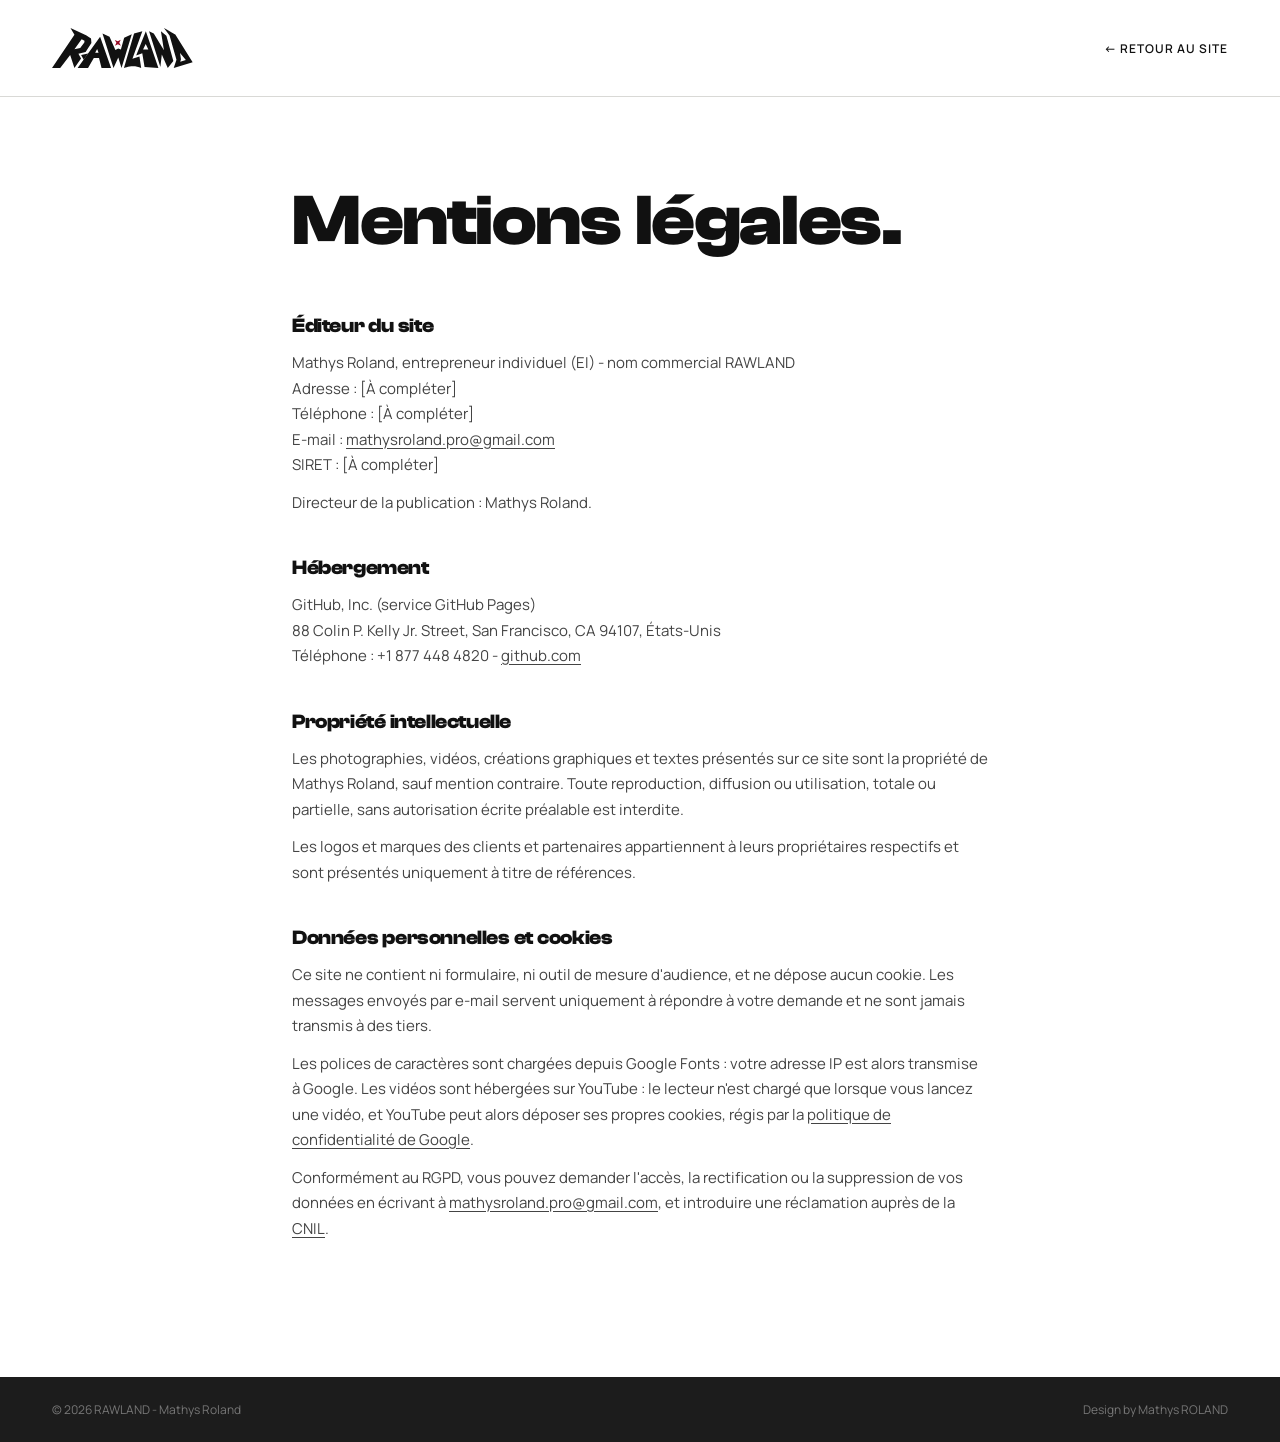
==== commit b8f87b0e: "new logo" ====
--- a/mentions-legales.html
+++ b/mentions-legales.html
@@ -8,29 +8,31 @@
 <meta name="robots" content="noindex, follow">
 <meta name="theme-color" content="#0a0a0a">
 <link rel="canonical" href="https://mathysroland.com/mentions-legales.html">
-<link rel="icon" type="image/png" sizes="96x96" href="assets/images/favicon.png">
-<link rel="icon" type="image/svg+xml" sizes="any" href="assets/images/favicon.svg">
+<link rel="icon" type="image/png" sizes="96x96" href="assets/images/favicon.png?v=20261004">
+<link rel="icon" type="image/svg+xml" sizes="any" href="assets/images/favicon.svg?v=20261004">
 
 <link rel="preconnect" href="https://fonts.googleapis.com">
 <link rel="preconnect" href="https://fonts.gstatic.com" crossorigin>
 <link href="https://fonts.googleapis.com/css2?family=Manrope:wght@200..800&display=swap" rel="stylesheet">
 <link rel="preload" href="assets/webfonts/ClashDisplay-Bold.woff2" as="font" type="font/woff2" crossorigin>
-<link rel="stylesheet" href="css/style.css?v=20261002b">
+<link rel="stylesheet" href="css/style.css?v=20261004">
 </head>
 <body class="legal-page">
 
 <header class="legal-header">
   <div class="container legal-header-inner">
     <a href="index.html" class="logo" aria-label="RAWLAND, Mathys Roland : accueil">
-      <!-- logo inline (source : assets/Logo/LogoV1.svg) : currentColor suit la couleur du header -->
-      <svg class="logo-svg" viewBox="0 0 741.01 215.72" fill="currentColor" aria-hidden="true" focusable="false">
-        <path d="M143.33,105.16l22.99-38.31-3.91-18.92-25.74-18.43L45.64.6l26.28,33.28L0,215.72l67.01-74.1,25.19,62.92,34.42-45.68-21.78-29.53,38.48-24.18ZM96.68,98.41l-4.48-2.29,11.1-35.81,26.5,5.85-33.12,32.24Z"/>
-        <path d="M229.4,42.29l-124.55,173.43h60.7l40.99-64.64,25.23,59.13,56.76-1.58-59.13-166.34ZM202.03,132.95l16.16-26.01,11.83,26.01h-27.99Z"/>
-        <polygon points="242.54 25.39 303.51 210.91 329.76 157 347.65 210.91 404.41 29.59 362.37 48.51 342.92 124.72 325.05 109.48 314.54 122.61 281.43 42.29 242.54 25.39"/>
-        <path d="M417.03,25.39l-55.18,182.36s51.42-26.8,94.51-4.2l-9.46-51.59s-32.06-1.4-38.89,12.26S462.75,12.34,462.75,12.34l-45.72,13.05Z"/>
-        <path d="M482.19,12.34l-54.57,127.71,30.92-4.24,21.85,65.48,67.5-.89L482.19,12.34ZM466.8,112.81l14.6-29.48,14.61,29.48h-29.21Z"/>
-        <polygon points="500.06 12.34 562.6 199.87 570.49 140.48 604.12 199.87 634.17 165.71 586.25 20.66 567.07 20.13 589.93 136.8 525.95 25.39 500.06 12.34"/>
-        <path d="M741.01,172.63l-98.28-139.17S583.15.71,582.21,0l27.15,34.51,42.08,135.4-12.6,21.07,102.17-18.35ZM694.01,161.5l-18.4,4.21-16.29-40.99,34.69,36.78Z"/>
+      <!-- logo inline (source : assets/Logo/Logo_rawland.svg) : currentColor suit la couleur du header, l'étoile reste rouge -->
+      <svg class="logo-svg" viewBox="0 0 436.33 124.08" fill="currentColor" aria-hidden="true" focusable="false">
+        <path d="M104.25,74.5l18-28.03-1.16-13.88-15.4-10.17L57.23,0l12.43,21.24L0,124.08h25.4l30.96-40.28,13.19,40.28,20.59-29.21-8.25-15.19,22.36-5.18ZM87.52,62.35l-17.97,3.33,22.34-30.68,8.95,4.51-.53,5.34-12.79,17.51Z"/>
+        <path d="M149.28,26.77l-69.88,97.31h32.39l17.91-31.14,16.14-.07,7.81,31.22h29.67l-34.05-97.31ZM133.93,77.08l6.08-11.73,4.45,11.73h-10.53Z"/>
+        <polygon points="156.66 17.29 190.77 124.08 205.59 91.13 215.65 124.08 247.48 19.65 223.89 30.26 213.66 66.85 205.4 63.39 196.66 68.03 178.48 26.78 156.66 17.29"/>
+        <path d="M254.55,17.29l-31.4,106.79s29.28-12.68,53.46,0l-5.3-35.78-21.82,6.88,30.72-85.22-25.65,7.32Z"/>
+        <path d="M291.12,9.97l-30.04,75.5,18.92-6.88,7.13,42.75,42.91,2.74-38.92-114.11ZM282.48,66.34l8.19-16.54,8.2,16.54h-16.39Z"/>
+        <polygon points="301.14 9.97 336.19 121.34 340.66 81.87 359.12 124.08 376.39 102.17 354.81 23.83 337.88 9.97 347.23 69.33 315.67 17.29 301.14 9.97"/>
+        <path d="M436.33,106.38l-53.82-86.36S347.76.4,347.23,0l17.41,22.9,21.43,75.47-8.47,25.7,58.72-17.7ZM415.18,98.93l-17.3,5.44,2.16-7.32-2.8-19.75,17.95,21.63Z"/>
+        <polygon points="90.27 83.8 98.41 98.25 111.79 79.12 90.27 83.8"/>
+        <polygon fill="#960823" points="208.66 45.65 213.78 54.73 204.4 50.18 195.32 55.31 199.88 45.93 194.75 36.85 204.13 41.4 213.21 36.27 208.66 45.65"/>
       </svg>
     </a>
     <a href="index.html" class="legal-back">← Retour au site</a>
--- a/css/style.css
+++ b/css/style.css
@@ -307,7 +307,7 @@
   display: inline-block;
   height: 1.1em;
   width: auto;
-  aspect-ratio: 741.01 / 215.72;
+  aspect-ratio: 436.33 / 124.08;
   vertical-align: -0.2em;
 }
 
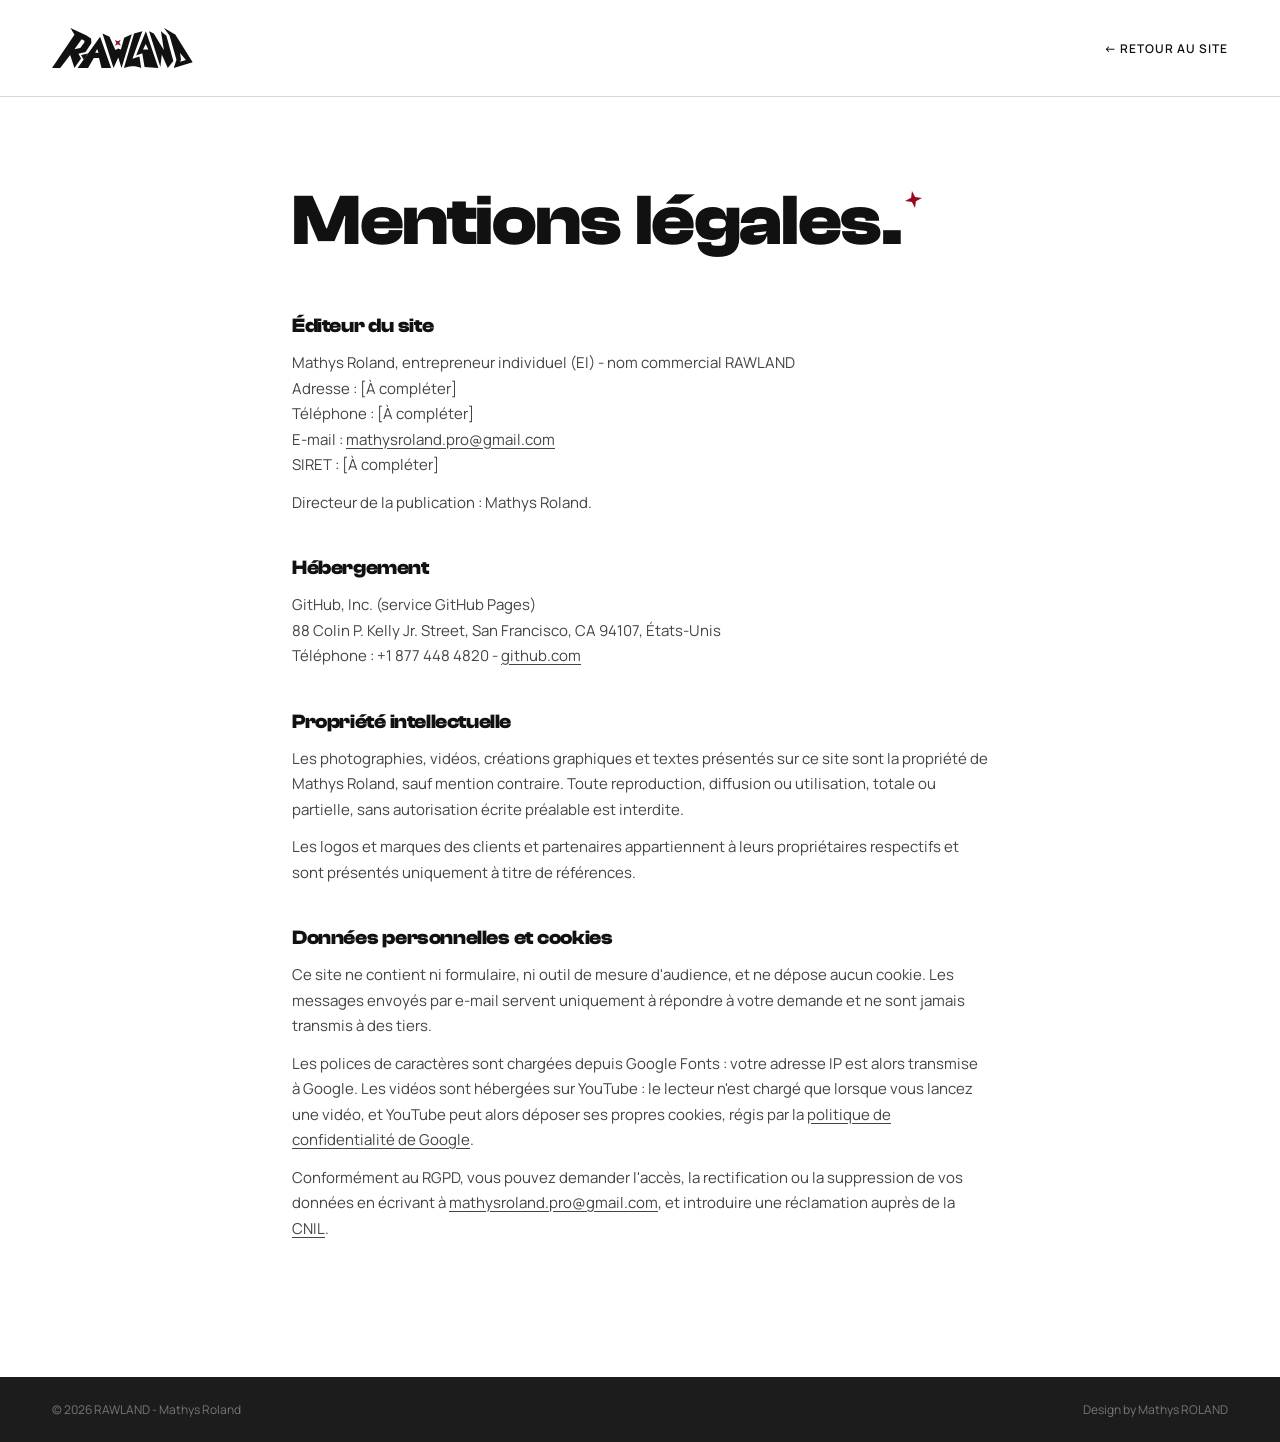
==== commit f7ea63ba: "souris" ====
--- a/mentions-legales.html
+++ b/mentions-legales.html
@@ -15,7 +15,7 @@
 <link rel="preconnect" href="https://fonts.gstatic.com" crossorigin>
 <link href="https://fonts.googleapis.com/css2?family=Manrope:wght@200..800&display=swap" rel="stylesheet">
 <link rel="preload" href="assets/webfonts/ClashDisplay-Bold.woff2" as="font" type="font/woff2" crossorigin>
-<link rel="stylesheet" href="css/style.css?v=20261004">
+<link rel="stylesheet" href="css/style.css?v=20261004f">
 </head>
 <body class="legal-page">
 
--- a/css/style.css
+++ b/css/style.css
@@ -40,6 +40,11 @@
 
   --accent: #a8322d;
   --accent-glow: rgba(168, 50, 45, 0.35);
+
+  /* étoile du logo (assets/Logo/étoile.svg), utilisée en masque CSS :
+     sa couleur se règle avec background-color */
+  --star-red: #960823;
+  --star: url("data:image/svg+xml,%3Csvg xmlns='http://www.w3.org/2000/svg' viewBox='0 0 219.43 219.43'%3E%3Cpolygon points='140.57 131.04 129.73 219.43 88.38 140.57 0 129.73 78.86 88.38 89.69 0 131.04 78.86 219.43 89.69 140.57 131.04'/%3E%3C/svg%3E");
 }
 
 * { box-sizing: border-box; }
@@ -777,6 +782,9 @@
 }
 
 .btn-toggle {
+  display: inline-flex;
+  align-items: center;
+  gap: 10px;
   margin-top: 12px;
   padding: 12px 24px;
   border-radius: 0;
@@ -1362,6 +1370,7 @@
 /* chaque logo occupe un emplacement de même largeur : espacement régulier
    quel que soit le format (écusson étroit ou logo très large) */
 .logo-list li {
+  position: relative;
   flex: 0 0 auto;
   width: 280px;
   display: flex;
@@ -1448,6 +1457,119 @@
 
 @media (prefers-reduced-motion: reduce) {
   .logo-track { animation: none; }
+}
+
+/* =====================================================
+   ÉTOILES : touches discrètes reprises du logo
+   ===================================================== */
+.section-title::after,
+.btn-cta::before,
+.btn-toggle::before,
+.logo-list li::after,
+.section--star::before {
+  -webkit-mask: var(--star) center / contain no-repeat;
+  mask: var(--star) center / contain no-repeat;
+  background-color: var(--star-red);
+}
+
+/* petite étoile en exposant après le point des titres */
+.section-title::after {
+  content: "";
+  display: inline-block;
+  width: 0.24em;
+  height: 0.24em;
+  margin-left: 0.05em;
+  vertical-align: 0.5em;
+  transition: transform 0.9s var(--ease) 0.3s;
+}
+/* elle éclot quand le titre apparaît au scroll */
+.reveal:not(.is-visible) .section-title::after,
+.section-title.reveal:not(.is-visible)::after {
+  transform: scale(0) rotate(-120deg);
+}
+
+/* boutons : l'étoile tourne et passe en blanc au survol */
+.btn-cta::before,
+.btn-toggle::before {
+  content: "";
+  flex: 0 0 auto;
+  width: 11px;
+  height: 11px;
+  transition: transform 0.6s var(--ease), background-color 0.3s var(--ease);
+}
+.btn-toggle[aria-expanded="true"]::before { transform: rotate(90deg); }
+.btn-cta:hover::before,
+.btn-toggle:hover::before {
+  background-color: var(--white);
+  transform: rotate(180deg);
+}
+
+/* bandeau logos : une étoile entre chaque logo */
+.logo-list li::after {
+  content: "";
+  position: absolute;
+  top: 50%;
+  right: 0;
+  width: 12px;
+  height: 12px;
+  transform: translate(50%, -50%);
+}
+
+/* grande étoile en filigrane, qui tourne très lentement */
+.section--star {
+  position: relative;
+  isolation: isolate;
+  overflow: hidden;
+}
+.section--star::before {
+  content: "";
+  position: absolute;
+  z-index: -1;
+  top: 50%;
+  right: 0;
+  width: clamp(320px, 40vw, 600px);
+  aspect-ratio: 1;
+  translate: 40% -50%;
+  opacity: 0.055;
+  pointer-events: none;
+  animation: star-spin 140s linear infinite;
+}
+.section--dark.section--star::before { opacity: 0.13; }
+/* une position par section, en alternant les côtés au fil du scroll ;
+   par défaut (Contact) : à droite, centrée verticalement */
+#videos.section--star::before {
+  top: 0;
+  translate: 35% -35%;
+  animation-direction: reverse;
+}
+#photos.section--star::before {
+  top: 0;
+  right: auto;
+  left: 0;
+  translate: -38% -28%;
+}
+#graphisme.section--star::before {
+  top: auto;
+  bottom: 0;
+  translate: 40% 40%;
+  animation-direction: reverse;
+}
+#apropos.section--star::before {
+  top: auto;
+  right: auto;
+  bottom: 0;
+  left: 0;
+  translate: -45% 35%;
+}
+@keyframes star-spin {
+  to { rotate: 360deg; }
+}
+
+@media (prefers-reduced-motion: reduce) {
+  .section--star::before { animation: none; }
+  .section-title::after,
+  .reveal:not(.is-visible) .section-title::after,
+  .section-title.reveal:not(.is-visible)::after { transition: none; transform: none; }
 }
 
 /* =====================================================
@@ -1584,6 +1706,8 @@
    Point + anneau qui suit avec un léger retard élastique.
    mix-blend-mode: difference - reste blanc sur fond sombre,
    noir sur fond clair, sans avoir à traquer la section active.
+   Sur un élément cliquable, l'anneau grandit et le point laisse
+   place à l'étoile du logo, qui tourne doucement.
    Activé en JS uniquement sur pointeur fin (souris), jamais
    au toucher : voir main.js, section 8.
    ===================================================== */
@@ -1594,7 +1718,8 @@
 }
 
 .cursor-dot,
-.cursor-ring {
+.cursor-ring,
+.cursor-star {
   position: fixed;
   top: 0;
   left: 0;
@@ -1610,7 +1735,11 @@
   margin: -3px 0 0 -3px;
   border-radius: 50%;
   background: var(--white);
-  transition: opacity 0.2s var(--ease);
+  transition: opacity 0.2s var(--ease), scale 0.3s var(--ease);
+}
+.cursor-dot.is-hover {
+  opacity: 0;
+  scale: 0;
 }
 
 .cursor-ring {
@@ -1619,41 +1748,21 @@
   margin: -20px 0 0 -20px;
   border-radius: 50%;
   border: 1px solid var(--white);
-  display: flex;
-  align-items: center;
-  justify-content: center;
-  transition: width 0.3s var(--ease), height 0.3s var(--ease),
-    margin 0.3s var(--ease), background 0.3s var(--ease),
-    border-color 0.3s var(--ease), opacity 0.2s var(--ease);
-}
-
-.cursor-ring span {
-  opacity: 0;
-  transform: scale(0.6);
-  font-family: var(--font-display);
-  font-size: 11px;
-  letter-spacing: 0.5px;
-  text-transform: uppercase;
-  color: var(--black);
-  transition: opacity 0.25s var(--ease), transform 0.25s var(--ease);
-}
-
+  transition: width 0.4s var(--ease), height 0.4s var(--ease),
+    margin 0.4s var(--ease), opacity 0.2s var(--ease);
+}
+
+/* liens et boutons */
 .cursor-ring.is-hover {
-  width: 56px;
-  height: 56px;
-  margin: -28px 0 0 -28px;
-}
-
+  width: 64px;
+  height: 64px;
+  margin: -32px 0 0 -32px;
+}
+/* vignettes et cartes de projet : cible plus grande, cercle plus grand */
 .cursor-ring.is-view {
-  width: 84px;
-  height: 84px;
-  margin: -42px 0 0 -42px;
-  background: var(--white);
-  border-color: transparent;
-}
-.cursor-ring.is-view span {
-  opacity: 1;
-  transform: scale(1);
+  width: 88px;
+  height: 88px;
+  margin: -44px 0 0 -44px;
 }
 
 .cursor-ring.is-active {
@@ -1662,8 +1771,45 @@
   margin: -17px 0 0 -17px;
 }
 
+/* étoile du logo à la place du point : blanche + difference comme le
+   point, donc noire sur fond clair et blanche sur fond sombre. Le JS
+   déplace l'élément (transform), l'apparition joue sur scale/opacity
+   et la rotation continue sur rotate. */
+.cursor-star {
+  width: 16px;
+  height: 16px;
+  margin: -8px 0 0 -8px;
+}
+.cursor-star::before {
+  content: "";
+  position: absolute;
+  inset: 0;
+  -webkit-mask: var(--star) center / contain no-repeat;
+  mask: var(--star) center / contain no-repeat;
+  background-color: var(--white);
+  opacity: 0;
+  scale: 0;
+  transition: opacity 0.25s var(--ease), scale 0.45s var(--ease);
+  animation: star-spin 3.5s linear infinite;
+}
+.cursor-star.is-hover::before {
+  opacity: 1;
+  scale: 1;
+}
+.cursor-ring.is-active ~ .cursor-star::before { scale: 0.7; }
+
+/* sur les photos et les boutons rouges, difference donnerait des
+   couleurs inversées : on repasse en blanc pur, avec une ombre légère
+   pour rester lisible sur les zones claires des photos */
+.cursor-ring.is-solid,
+.cursor-star.is-solid {
+  mix-blend-mode: normal;
+  filter: drop-shadow(0 0 2px rgba(0,0,0,0.35));
+}
+
 .cursor-dot.is-hidden,
-.cursor-ring.is-hidden {
+.cursor-ring.is-hidden,
+.cursor-star.is-hidden {
   opacity: 0;
 }
 
@@ -1674,7 +1820,8 @@
     cursor: auto;
   }
   .cursor-dot,
-  .cursor-ring {
+  .cursor-ring,
+  .cursor-star {
     display: none;
   }
 }
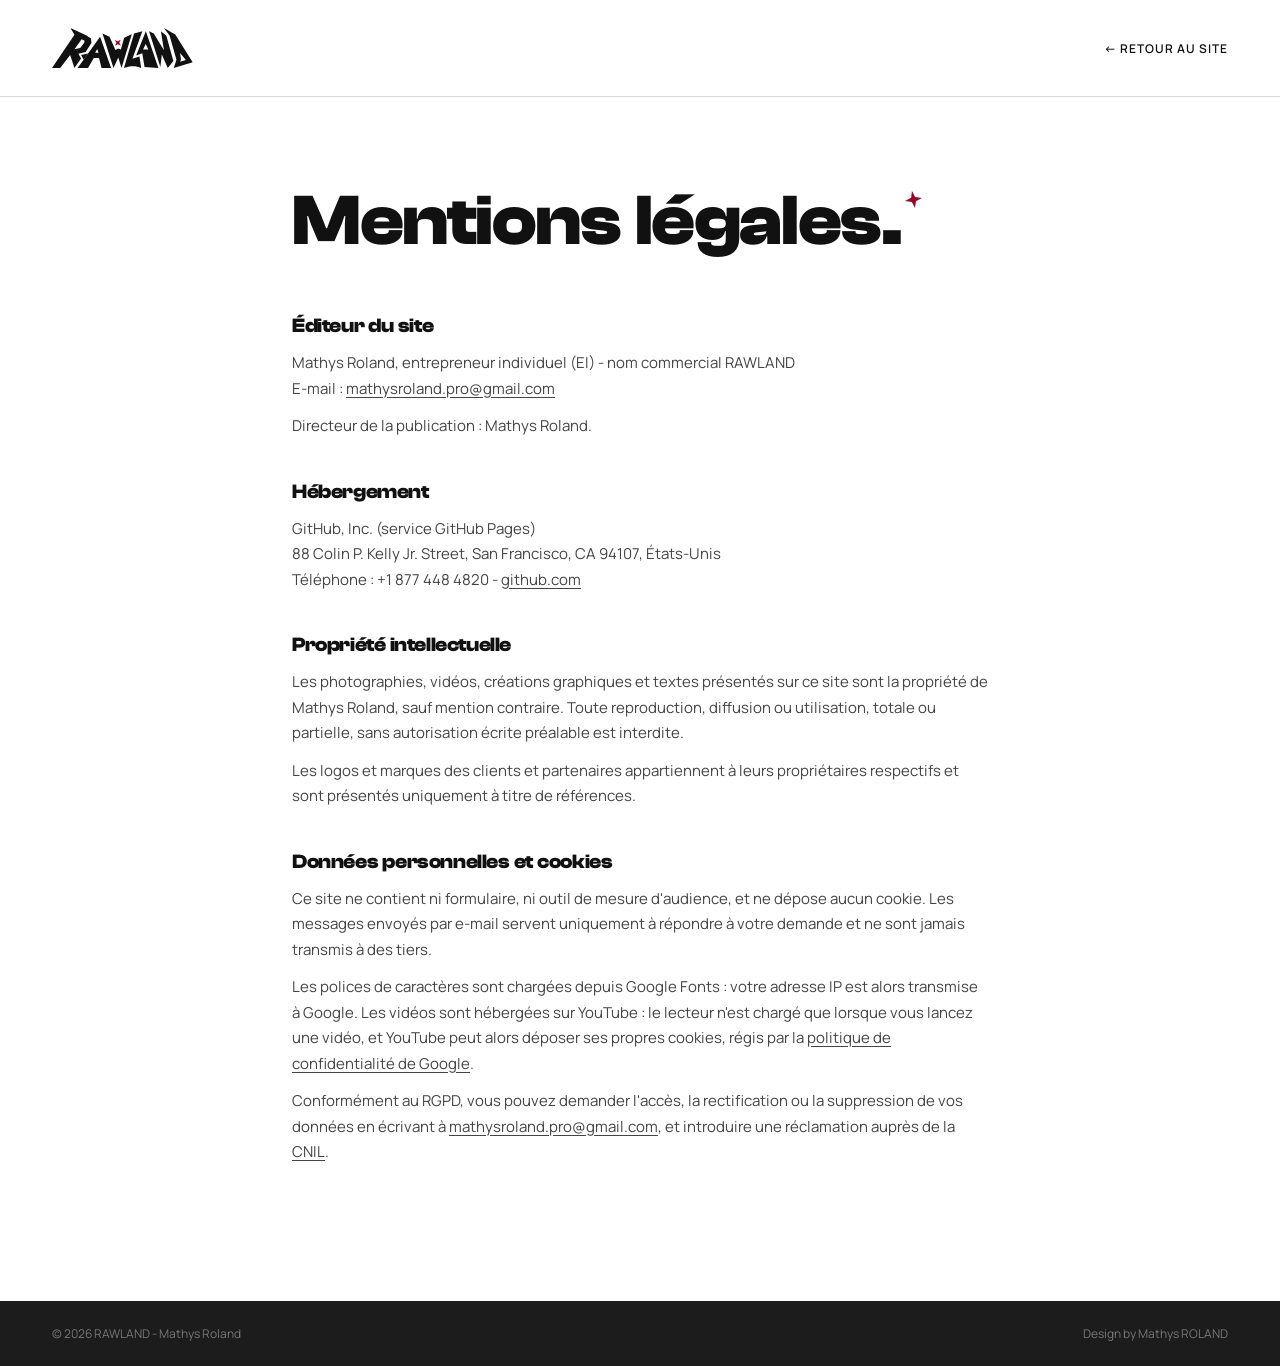
==== commit 392b8721: "mentions" ====
--- a/mentions-legales.html
+++ b/mentions-legales.html
@@ -15,7 +15,7 @@
 <link rel="preconnect" href="https://fonts.gstatic.com" crossorigin>
 <link href="https://fonts.googleapis.com/css2?family=Manrope:wght@200..800&display=swap" rel="stylesheet">
 <link rel="preload" href="assets/webfonts/ClashDisplay-Bold.woff2" as="font" type="font/woff2" crossorigin>
-<link rel="stylesheet" href="css/style.css?v=20261004f">
+<link rel="stylesheet" href="css/style.css?v=20261004m">
 </head>
 <body class="legal-page">
 
@@ -47,10 +47,7 @@
     <h2>Éditeur du site</h2>
     <p>
       Mathys Roland, entrepreneur individuel (EI) - nom commercial RAWLAND<br>
-      Adresse : [À compléter]<br>
-      Téléphone : [À compléter]<br>
       E-mail : <a href="mailto:mathysroland.pro@gmail.com">mathysroland.pro@gmail.com</a><br>
-      SIRET : [À compléter]
     </p>
     <p>Directeur de la publication : Mathys Roland.</p>
   </section>
--- a/css/style.css
+++ b/css/style.css
@@ -283,10 +283,12 @@
   position: relative;
   z-index: 2;
   width: 100%;
-  max-width: 460px;
+  /* assez large pour le titre sur deux lignes (~10,8em, la police du
+     titre suit 4.2vw) ; la description garde sa propre largeur max */
+  max-width: clamp(460px, 46vw, 650px);
   text-align: left;
-  margin-right: clamp(72px, 12vw, 200px);
-  transform: translateY(-48px);
+  margin-right: clamp(32px, 6.5vw, 170px);
+  transform: translateY(-84px);
 }
 .hero-tag {
   font-size: 13px;
@@ -297,12 +299,14 @@
 }
 .hero-heading {
   font-family: var(--font-display);
-  font-size: clamp(38px, 4.6vw, 60px);
+  font-size: clamp(38px, 4.2vw, 60px);
   line-height: 1.05;
   letter-spacing: var(--display-tracking);
   word-spacing: var(--display-word-spacing);
   color: var(--black);
   margin: 0 0 18px;
+  /* lignes fixées par les <br> du HTML (2 ou 3 selon la largeur, voir plus bas) */
+  white-space: nowrap;
 }
 /* Logo à la place du mot RAWLAND dans le titre. Le mot reste dans le
    HTML (masqué) pour Google et les lecteurs d'écran. nowrap : le point
@@ -314,6 +318,25 @@
   width: auto;
   aspect-ratio: 436.33 / 124.08;
   vertical-align: -0.2em;
+}
+/* Titre sur 2 lignes en grand écran ("RAWLAND : La création / comme terrain
+   de jeu."), sur 3 quand l'écran rétrécit ("RAWLAND : / La création comme /
+   terrain de jeu.") : chaque version a ses <br> dans le HTML. */
+@media (min-width: 1301px) {
+  .hero-br-narrow { display: none; }
+}
+@media (max-width: 1300px) {
+  .hero-br-wide { display: none; }
+  /* la plus longue ligne ("La création comme") fait ~9,5em. La marge
+     droite fond de 84px (1300px) à 32px (1100px) : le texte repart vers la
+     droite pour ne pas passer sur le portrait quand l'écran rétrécit. */
+  .hero-content {
+    max-width: clamp(400px, 40vw, 560px);
+    margin-right: clamp(32px, 28vw - 280px, 84px);
+  }
+  /* logo seul sur sa ligne : les deux-points descendent d'autant que lui,
+     leur bas s'aligne sur celui de RAWLAND */
+  .hero-logo-punct { vertical-align: -0.2em; }
 }
 
 .visually-hidden {
@@ -769,11 +792,59 @@
    A PROPOS
    ===================================================== */
 .about-grid {
+  /* dépliage des expériences et révélation du polaroid, synchronisés ;
+     courbe plus régulière que --ease pour voir le bandeau glisser */
+  --unfold: 1s cubic-bezier(0.6, 0, 0.2, 1);
   display: grid;
   grid-template-columns: 1fr 1.2fr;
-  gap: 60px;
+  grid-template-rows: auto 1fr;
+  gap: 28px 60px;
   align-items: start;
 }
+/* titre puis polaroid à gauche, texte sur toute la hauteur à droite */
+.about-grid .section-title { grid-column: 1; grid-row: 1; }
+.about-content { grid-column: 2; grid-row: 1 / span 2; }
+
+/* ---------- polaroid ----------
+   Il n'occupe dans la mise en page que la hauteur de .about-polaroid :
+   le reste déborde et est coupé par le bas de la section (overflow hidden
+   de .section--star), juste au-dessus du bandeau logos, comme glissé
+   dessous. Ouvrir les expériences agrandit cette hauteur et la section :
+   le bandeau descend et le polaroid apparaît en entier. */
+.about-polaroid {
+  --pola-w: clamp(260px, 30vw, 420px);
+  --pola-top: 46px; /* décalage sous le titre */
+  grid-column: 1;
+  grid-row: 2;
+  position: relative;
+  height: calc(var(--pola-w) * 0.6);
+  transition: height var(--unfold);
+}
+.about-grid.is-open .about-polaroid { height: calc(var(--pola-w) * 1.25 + var(--pola-top) + 50px); }
+.polaroid {
+  position: absolute;
+  top: var(--pola-top);
+  left: 18px;
+  width: var(--pola-w);
+  padding: 0;
+  border: 0;
+  background: none;
+  cursor: pointer;
+  transform: rotate(-4deg);
+  transition: transform 0.5s var(--ease);
+}
+.polaroid img {
+  display: block;
+  width: 100%;
+  height: auto;
+  box-shadow: 0 14px 34px rgba(0,0,0,0.13), 0 2px 8px rgba(0,0,0,0.07);
+  transition: box-shadow 0.5s var(--ease);
+}
+@media (hover: hover) {
+  .polaroid:hover { transform: rotate(-4deg) scale(1.04); }
+  .polaroid:hover img { box-shadow: 0 20px 44px rgba(0,0,0,0.16), 0 3px 10px rgba(0,0,0,0.08); }
+}
+.polaroid:focus-visible { outline: 2px solid var(--accent); outline-offset: 6px; }
 .about-content p {
   font-size: 16px;
   line-height: 1.7;
@@ -806,10 +877,19 @@
 }
 .btn-toggle:active { transform: scale(0.96); }
 
+/* dépliage animé : la ligne de grille passe de 0fr à 1fr */
+.exp-wrap {
+  display: grid;
+  grid-template-rows: 0fr;
+  transition: grid-template-rows var(--unfold);
+}
+.about-grid.is-open .exp-wrap { grid-template-rows: 1fr; }
 .exp-list {
+  min-height: 0;
+  overflow: hidden;
   list-style: none;
-  margin: 24px 0 0;
-  padding: 0;
+  margin: 0;
+  padding: 24px 0 0;
   max-width: 560px;
 }
 .exp-list li {
@@ -819,6 +899,16 @@
   grid-template-columns: 44px 1fr auto;
   gap: 4px 16px;
   align-items: start;
+  opacity: 0;
+  transform: translateY(16px);
+  transition: opacity 0.4s var(--ease), transform 0.4s var(--ease);
+}
+/* à l'ouverture, les expériences défilent l'une après l'autre (--i posé en JS) */
+.about-grid.is-open .exp-list li {
+  opacity: 1;
+  transform: none;
+  transition-duration: 0.7s;
+  transition-delay: calc(0.15s + var(--i, 0) * 0.1s);
 }
 /* logo de l'entreprise, à gauche sur la hauteur de l'item */
 .exp-logo {
@@ -836,6 +926,10 @@
 .exp-list li span {
   font-size: 13px;
   color: var(--grey-text);
+}
+@media (prefers-reduced-motion: reduce) {
+  .about-polaroid, .polaroid, .exp-wrap,
+  .exp-list li, .about-grid.is-open .exp-list li { transition: none; }
 }
 
 /* =====================================================
@@ -1127,6 +1221,27 @@
   border-color: transparent transparent transparent var(--black);
   margin-left: 5px;
 }
+/* Mobile, vidéo horizontale : le titre passe sur un bandeau au-dessus du
+   lecteur (en surimpression, il recouvrait le bouton lecture d'un lecteur
+   aussi petit) et la popup prend presque toute la largeur. Les vidéos
+   verticales, assez hautes, gardent le titre en surimpression. */
+@media (max-width: 640px) {
+  .modal:has(.modal-panel--video:not(.modal-panel--vertical)) { padding: 10px; }
+  .modal-panel--video:not(.modal-panel--vertical) {
+    background: var(--black);
+    border-radius: 18px;
+  }
+  .modal-panel--video:not(.modal-panel--vertical) .modal-topbar--on-media {
+    position: relative;
+    align-items: center;
+    padding: 14px 14px 14px 18px;
+    background: var(--black);
+    border-radius: 18px 18px 0 0;
+  }
+  .modal-panel--video:not(.modal-panel--vertical) .modal-kicker { margin-bottom: 4px; }
+  .modal-panel--video:not(.modal-panel--vertical) .modal-topbar h3 { font-size: 20px; }
+  .modal-panel--video:not(.modal-panel--vertical) .modal-video-stage { border-radius: 0 0 18px 18px; }
+}
 
 /* ---------- gabarit photo : description courte + galerie en masonry ---------- */
 .modal-photo-desc {
@@ -1234,6 +1349,12 @@
   background: transparent;
   border: 1px solid rgba(255,255,255,0.3);
   color: rgba(255,255,255,0.8);
+}
+/* premier tag = cadre du projet (client, personnel, étudiant) : mis en avant */
+.modal-panel--gallery .modal-graphisme-tags li:first-child {
+  background: var(--white);
+  border-color: var(--white);
+  color: var(--black);
 }
 .modal-panel--gallery .modal-graphisme-gallery {
   column-gap: 8px;
@@ -1577,6 +1698,19 @@
    ===================================================== */
 @media (max-width: 900px) {
   .about-grid, .contact-grid { grid-template-columns: 1fr; }
+  /* une colonne : le polaroid passe sous le texte, juste au-dessus du
+     bandeau logos, toujours à moitié glissé dessous */
+  .about-grid { grid-template-rows: none; }
+  .about-grid .section-title, .about-content, .about-polaroid { grid-column: 1; grid-row: auto; }
+  .about-polaroid {
+    --pola-w: min(74vw, 360px);
+    --pola-top: 6px;
+    order: 1;
+    justify-self: center;
+    width: var(--pola-w);
+    margin-top: 12px;
+  }
+  .polaroid { left: 0; }
   .reviews-grid { grid-template-columns: 1fr; }
 }
 @media (max-width: 640px) {
@@ -1616,6 +1750,9 @@
     margin-right: 0;
     transform: none;
   }
+  /* titre sur trois lignes en mobile : la plus longue ("La création comme")
+     fait ~9,5em, la taille suit donc la largeur d'écran (moins les marges) */
+  .hero-heading { font-size: min(38px, calc((100vw - 48px) / 9.7)); }
   .hero-orbit-item { width: 68px; }
 
   /* Header toujours avec un fond en mobile : le hero empilé est long et
